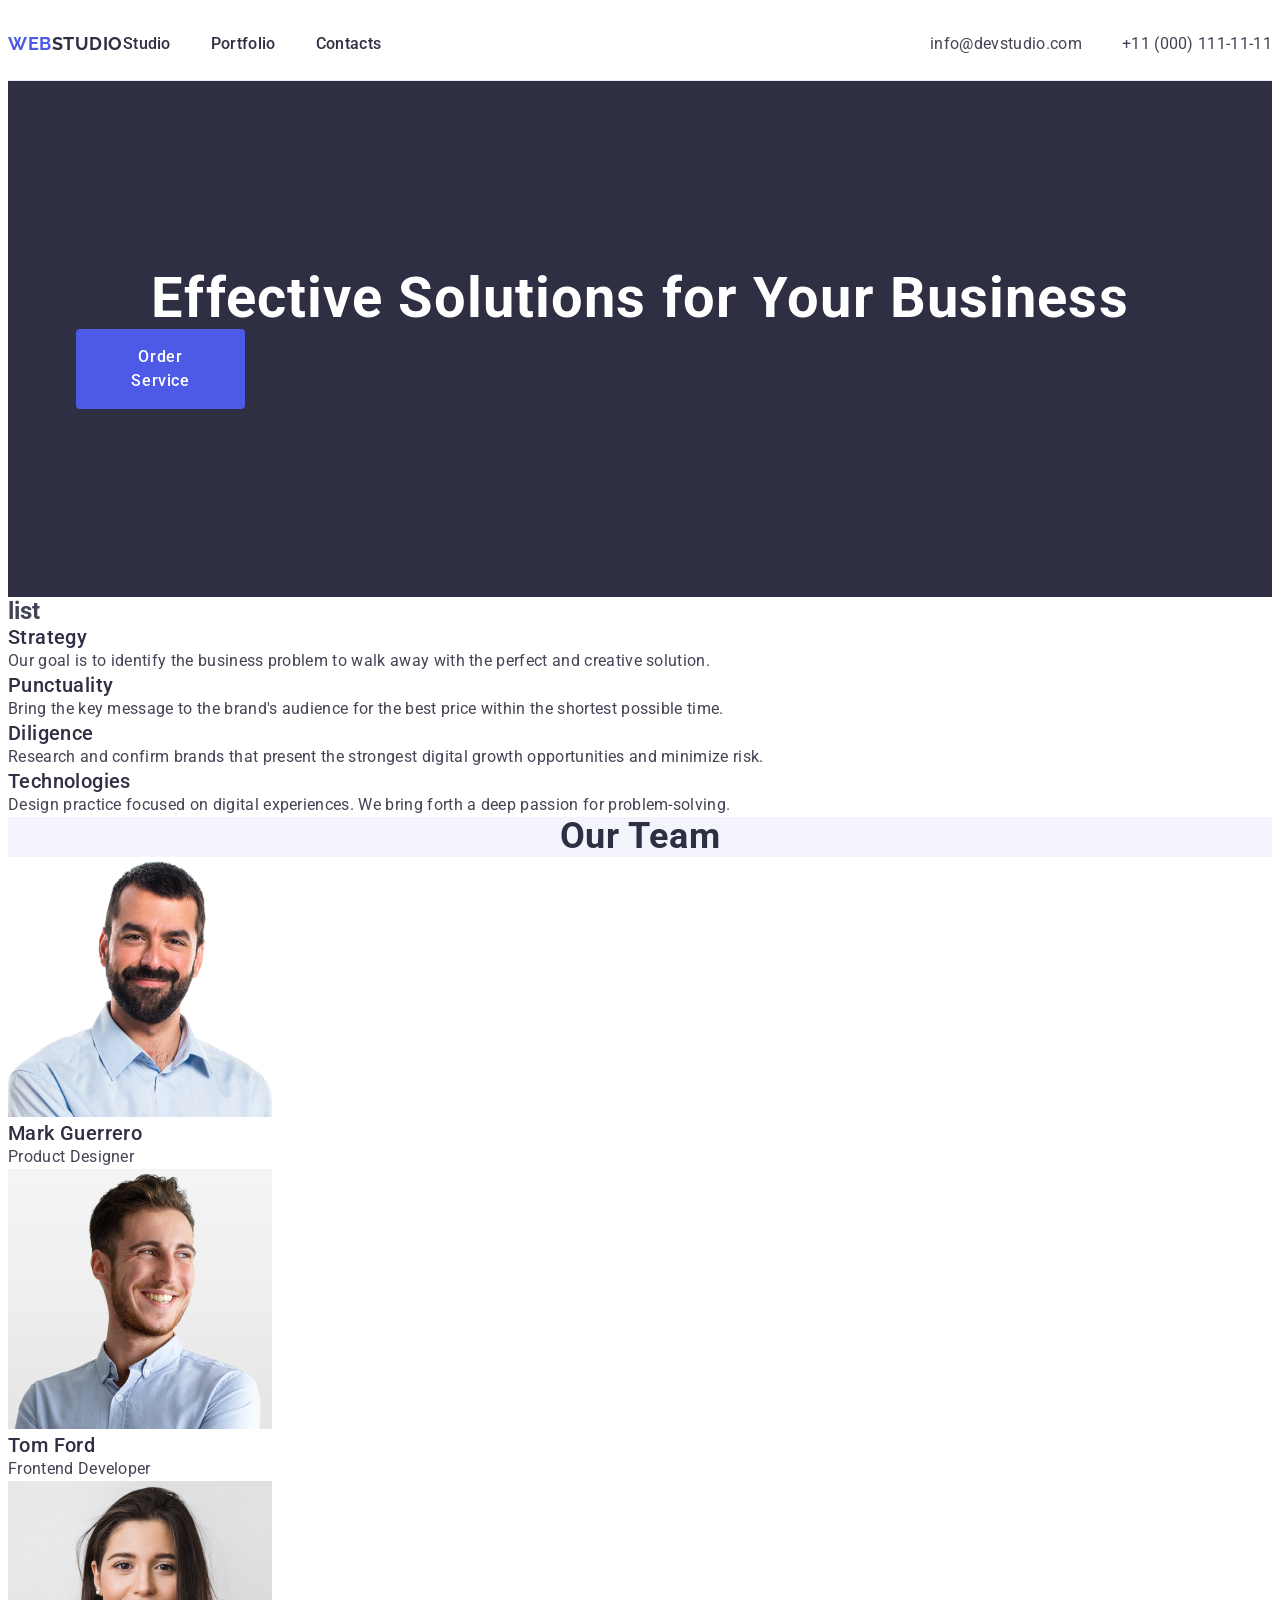
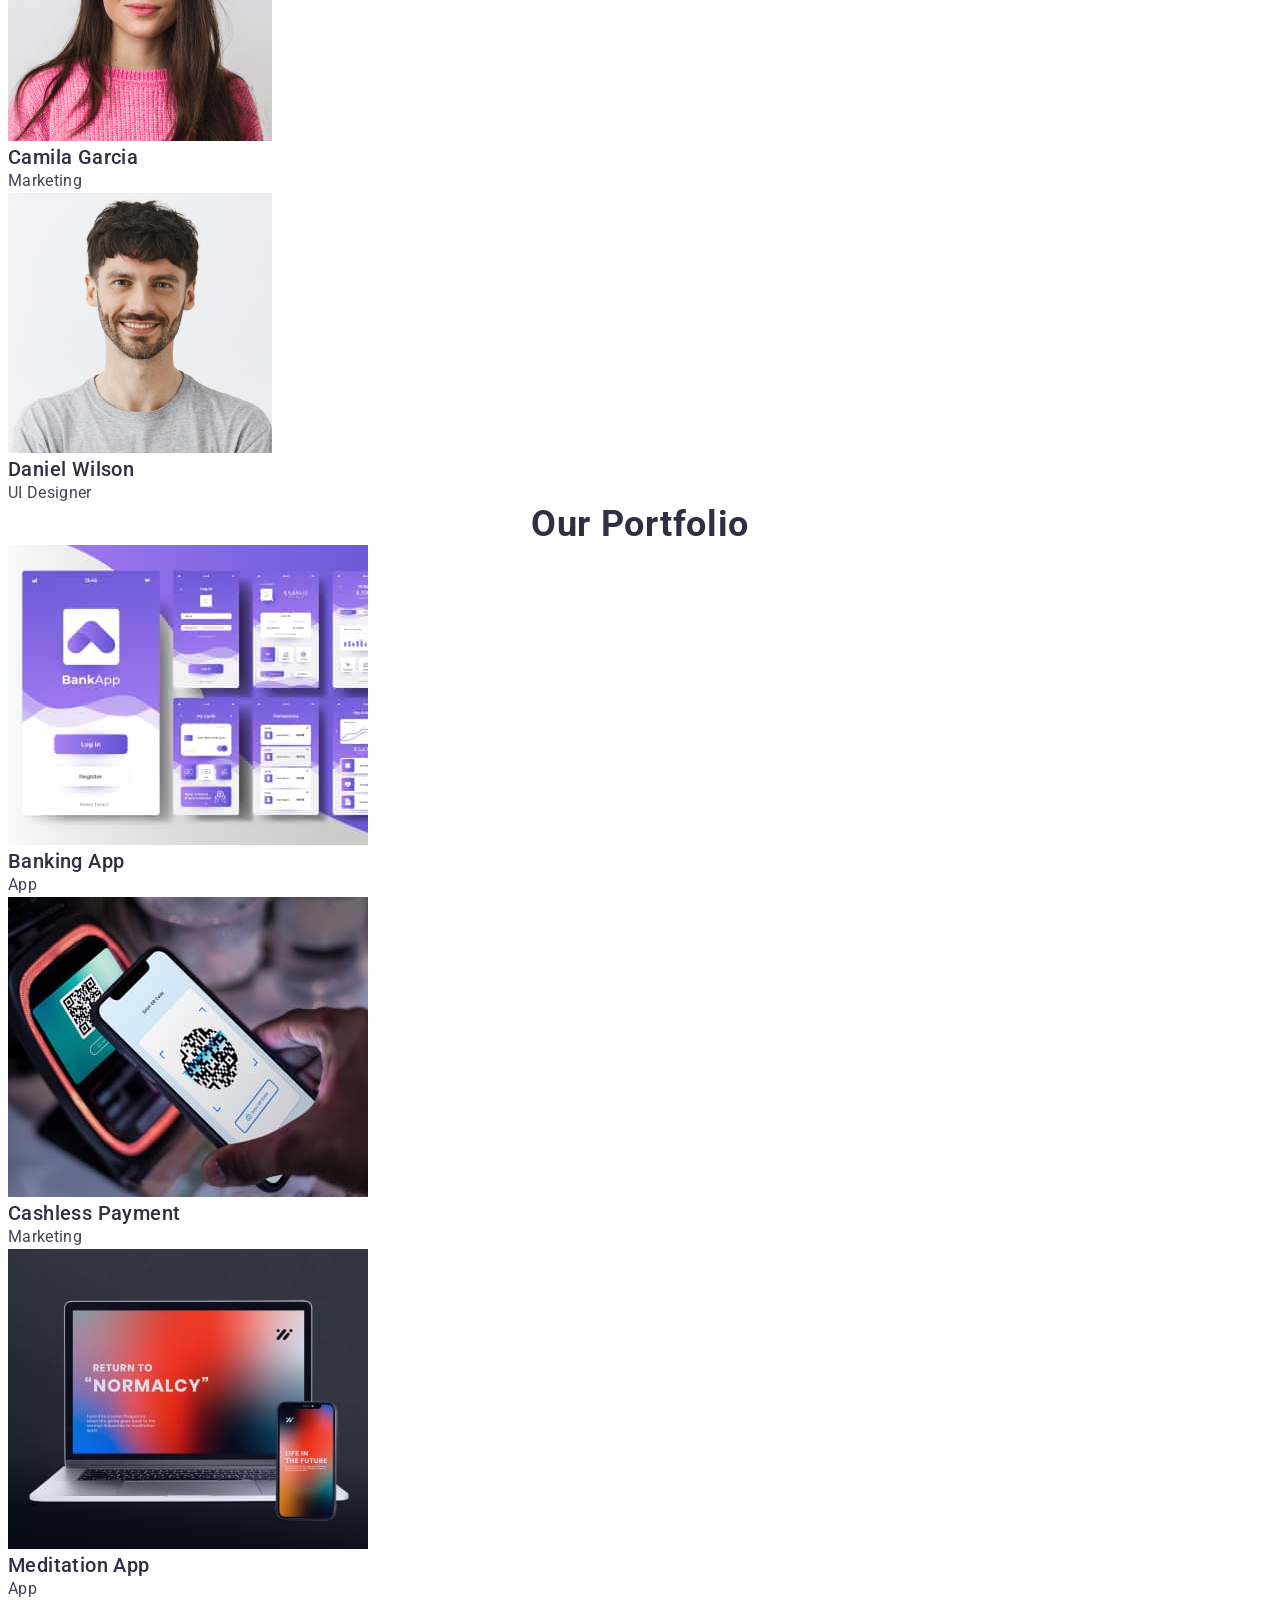
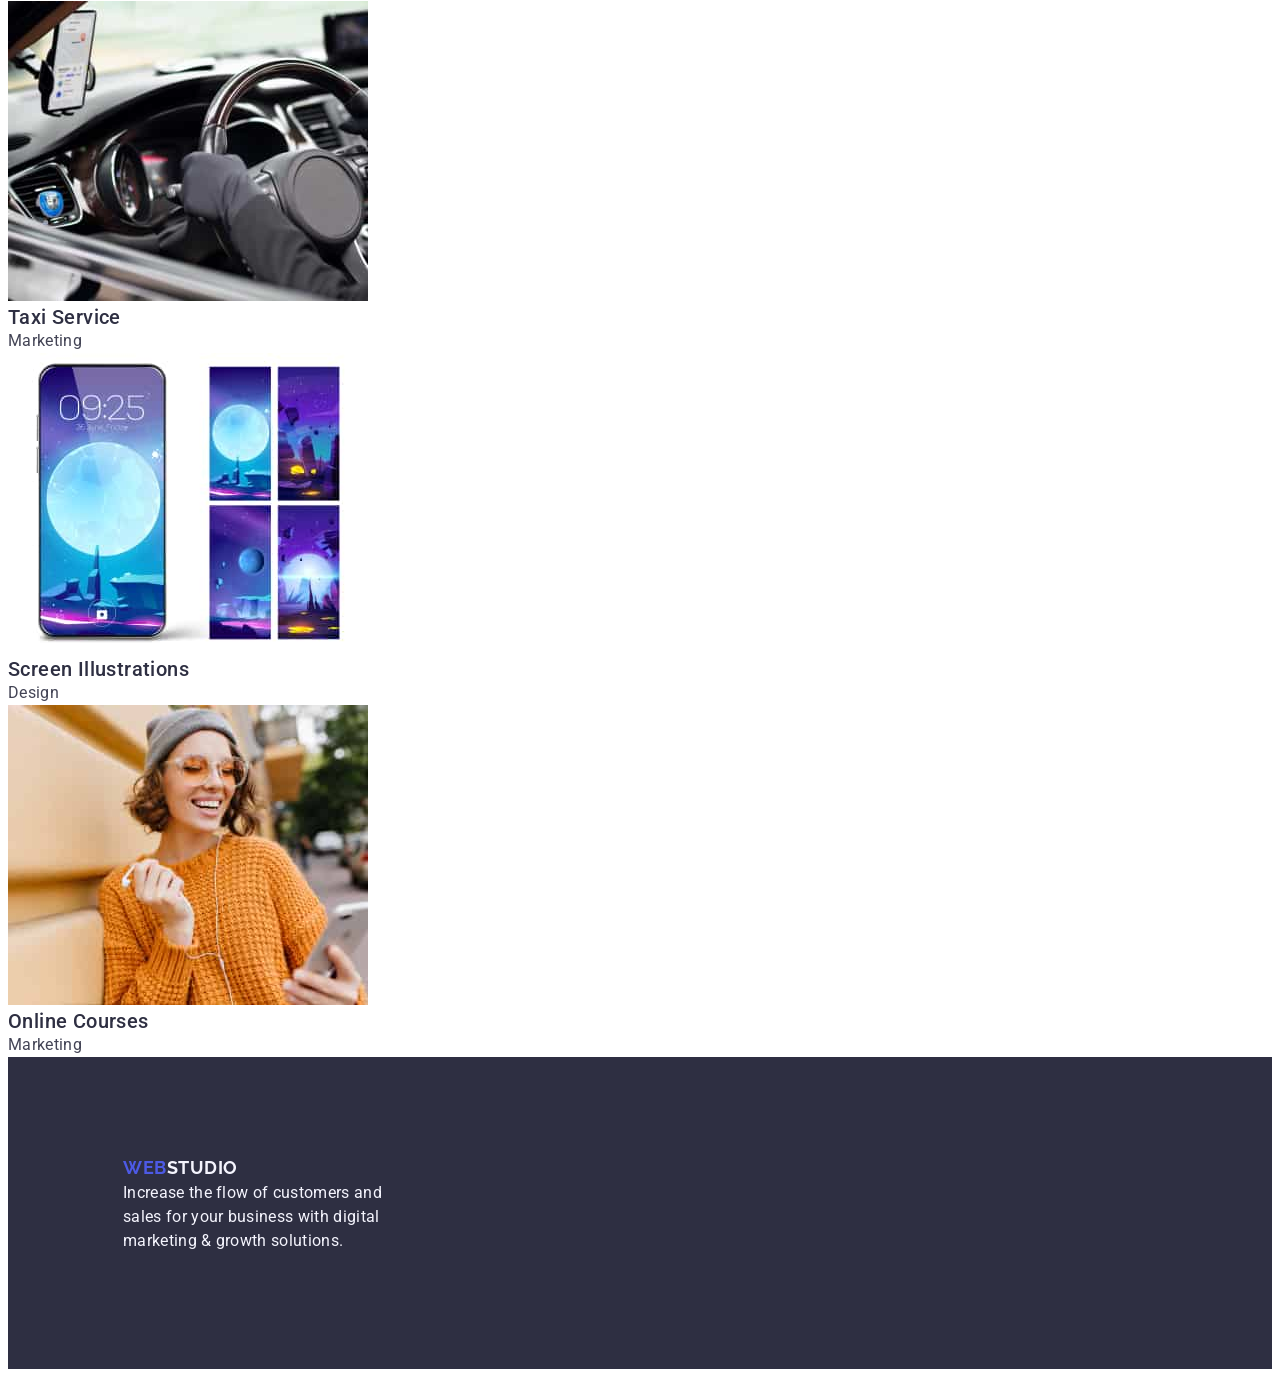
==== index.html @ 631b9efe "footer" ====
<!DOCTYPE html>
<html lang="en">
  <head>
    <meta charset="UTF-8" />
    <meta name="viewport" content="width=device-width, initial-scale=1.0" />
    <link rel="preconnect" href="https://fonts.googleapis.com" />
    <link rel="preconnect" href="https://fonts.gstatic.com" crossorigin />
    <link
      href="https://fonts.googleapis.com/css2?family=Raleway:wght@800&family=Roboto:wght@400;500;700;900&display=swap"
      rel="stylesheet"
    />
    <link
      rel="stylesheet"
      href="node_modules/modern-normalize/modern-normalize.css"
    />
    <link rel="stylesheet" href="css/styles.css" />
    <title>Main Page</title>
  </head>
  <body>
    <header class="header-box">
      <div class="header-container">
      <nav class="navigation">
        <a class="logo" href="./index.html"
          >Web<span class="logo-dark">Studio</span></a
        >
        <ul class="navigation-list">
          <li><a class="navigation-link" href="./index.html">Studio</a></li>
          <li><a class="navigation-link" href="">Portfolio</a></li>
          <li><a class="navigation-link" href="">Contacts</a></li>
        </ul>
      </nav>
      <address class="kontact">
        <ul class="navigation-list">
          <li>
            <a class="kontact-list" href="mailto:info@devstudio.com"
              >info@devstudio.com</a
            >
          </li>
          <li>
            <a class="kontact-list" href="tel:+110001111111"
              >+11 (000) 111-11-11</a
            >
          </li>
        </ul>
      </address>
      </div>
    </header>
    <main>
      <section class="hero">
        <div class="container">
        <h1 class="header-title">Effective Solutions for Your Business</h1>
        <button class="main-button" type="button">Order Service</button>
        </div>
      </section>
      <section>
        <h2>list</h2>
        <ul>
          <li>
            <h3 class="titles">Strategy</h3>
            <p class="text">
              Our goal is to identify the business problem to walk away with the
              perfect and creative solution.
            </p>
          </li>
          <li>
            <h3 class="titles">Punctuality</h3>
            <p class="text">
              Bring the key message to the brand's audience for the best price
              within the shortest possible time.
            </p>
          </li>
          <li>
            <h3 class="titles">Diligence</h3>
            <p class="text">
              Research and confirm brands that present the strongest digital
              growth opportunities and minimize risk.
            </p>
          </li>
          <li>
            <h3 class="titles">Technologies</h3>
            <p class="text">
              Design practice focused on digital experiences. We bring forth a
              deep passion for problem-solving.
            </p>
          </li>
        </ul>
      </section>
      <section class="team">
        <h2 class="header-team">Our Team</h2>
        <ul>
          <li class="team-card">
            <img
              src="./images/img1.jpg"
              alt="boared dude"
              width="264"
              height="260"
            />
            <h3 class="titles">Mark Guerrero</h3>
            <p class="text">Product Designer</p>
          </li>
          <li class="team-card">
            <img
              src="./images/img2.jpg"
              alt="smiling man"
              width="264"
              height="260"
            />
            <h3 class="titles">Tom Ford</h3>
            <p class="text">Frontend Developer</p>
          </li>
          <li class="team-card">
            <img
              src="./images/img3.jpg"
              alt="long-haired brunette"
              width="264"
              height="260"
            />
            <h3 class="titles">Camila Garcia</h3>
            <p class="text">Marketing</p>
          </li>
          <li class="team-card">
            <img
              src="./images/img4.jpg"
              alt="creative man"
              width="264"
              height="260"
            />
            <h3 class="titles">Daniel Wilson</h3>
            <p class="text">UI Designer</p>
          </li>
        </ul>
      </section>
      <section>
        <h2 class="header-team">Our Portfolio</h2>
        <ul>
          <li>
            <img src="./images/img5.jpg" alt="banking app" width="360" />
            <h3 class="titles">Banking App</h3>
            <p class="text">App</p>
          </li>
          <li>
            <img src="./images/img6.jpg" alt="Cashless Payment" width="360" />
            <h3 class="titles">Cashless Payment</h3>
            <p class="text">Marketing</p>
          </li>
          <li>
            <img src="./images/img7.jpg" alt="Meditation App" width="360" />
            <h3 class="titles">Meditation App</h3>
            <p class="text">App</p>
          </li>
          <li>
            <img src="./images/img8.jpg" alt="Taxi Service" width="360" />
            <h3 class="titles">Taxi Service</h3>
            <p class="text">Marketing</p>
          </li>
          <li>
            <img
              src="./images/img9.jpg"
              alt="Screen Illustrations"
              width="360"
            />
            <h3 class="titles">Screen Illustrations</h3>
            <p class="text">Design</p>
          </li>
          <li>
            <img src="./images/img10.jpg" alt="Online Courses" width="360" />
            <h3 class="titles">Online Courses</h3>
            <p class="text">Marketing</p>
          </li>
        </ul>
      </section>
    </main>
    <footer class="footer">
      <div class="container">
      <a class="logo" href="./index.html"
        >Web<span class="logo-bright">Studio</span></a
      >
      <p class="footer-text">
        Increase the flow of customers and sales for your business with digital
        marketing & growth solutions.
      </p>
      </div>
    </footer>
  </body>
</html>
---- css/styles.css ----
*,
*::before,
*::after {
  box-sizing: border-box;
}

:root {
  --font-family: 'Roboto', sans-serif;
  --second-family: 'Raleway', sans-serif;
  --iris: #4d5ae5;
  --ocean: #404bbf;
  --navy-blue: #2e2f42;
  --green: #31d0aa;
  --slate: #434455;
  --light-slate: #8e8f99;
  --cornflower: #e7e9fc;
  --cloud: #f4f4fd;
  --navy-blue-modal: rgba(46, 47, 66, 0.4);
  --grey: rgba(46, 47, 66, 0.7);
  --white: #ffffff;
  --dairy: #fcfcfc;
}
body {
  font-family: 'Roboto', sans-serif;
  background-color: var(--white);
  color: var(--slate);
}

h1,
h2,
h3,
h4,
h5,
h6,
p {
  margin: 0;
}

.container {
  width: 1158px;
  margin: 0 auto;
  padding: 0 15px;
}

.visually-hidden {
  position: absolute;
  width: 1px;
  height: 1px;
  margin: -1px;
  border: 0;
  padding: 0;
  white-space: nowrap;
  clip-path: inset(100%);
  clip: rect(0 0 0 0);
  overflow: hidden;
}

ul {
  list-style-type: none;
  margin: 0;
  padding-left: 0;
}
.logo {
  font-family: var(--second-family);
  font-weight: 700;
  font-size: 18px;
  line-height: 117%;
  letter-spacing: 0.03em;
  text-transform: uppercase;
  color: var(--iris);
  text-decoration: none;
}
.logo-dark {
  color: var(--navy-blue);
}
.header-box {
  border-bottom: 1px solid var(--cornflower);
}

.header-container {
  display: flex;
  align-items: center;
  justify-content: space-between;
}
.navigation {
  display: flex;
  align-items: center;
  justify-content: space-between;
}
.navigation-list {
  display: flex;
  gap: 40px;
  padding: 24px 0;
}

.navigation-link {
  font-weight: 500;
  line-height: 1.5;
  letter-spacing: 0.02em;
  color: var(--navy-blue);
  text-decoration: none;
}
.navigation-link:hover {
  color: var(--ocean);
}
.navigation-link:focus {
  color: var(--ocean);
}
.kontact {
  font-style: normal;
}
.kontact-list {
  font-size: 16px;
  line-height: 1.5;
  letter-spacing: 0.02em;
  color: var(--slate);
  text-decoration: none;
}
.kontact-list:hover {
  color: var(--ocean);
}
.kontact-list:focus {
  color: var(--ocean);
}

.hero {
  background-color: var(--navy-blue);
  text-align: center;
  padding: 188px 0;
}
.header-title {
  font-size: 56px;
  line-height: 1.07;
  letter-spacing: 0.02em;
  text-align: center;
  font-weight: 700;
  color: var(--white);
}
.main-button {
  background-color: var(--iris);
  font-family: 'Roboto', sans-serif;
  font-weight: 500;
  font-size: 16px;
  line-height: 1.5;
  letter-spacing: 0.04em;
  color: var(--white);
  cursor: pointer;
  display: block;
  border-radius: 4px;
  border: none;
  padding: 16px 32px;
  width: 169px;
  margin: o auto;
  /* height: 56px; */
}
.main-button:hover {
  background-color: var(--ocean);
}
.main-button:focus {
  background-color: var(--ocean);
}
.main-button:focus {
  color: var(--ocean);
}
.titles {
  font-family: 'Roboto', sans-serif;
  font-weight: 500;
  font-size: 20px;
  line-height: 1.2;
  letter-spacing: 0.02em;
  color: var(--navy-blue);
}
.text {
  line-height: 1.5;
  letter-spacing: 0.02em;
  color: var(--slate);
}
.team {
  background-color: var(--cloud);
}
.header-team {
  font-family: 'Roboto', sans-serif;
  font-weight: 700;
  font-size: 36px;
  line-height: 1.11;
  letter-spacing: 0.02em;
  text-transform: capitalize;
  text-align: center;
  color: var(--navy-blue);
}
.team-card {
  background-color: var(--white);
}
.footer {
  background: var(--navy-blue);
  color: var(--cloud);
  line-height: 1.5;
  letter-spacing: 0.02em;
  height: 312px;
  padding: 100px;
}
.footer-text {
  /* line-height: 1.5;
  letter-spacing: 0.02em; */
  color: var(--cloud);
  display: block;
  flex-wrap: wrap;
  width: 264px;
}
.logo-bright {
  color: var(--cloud);
}
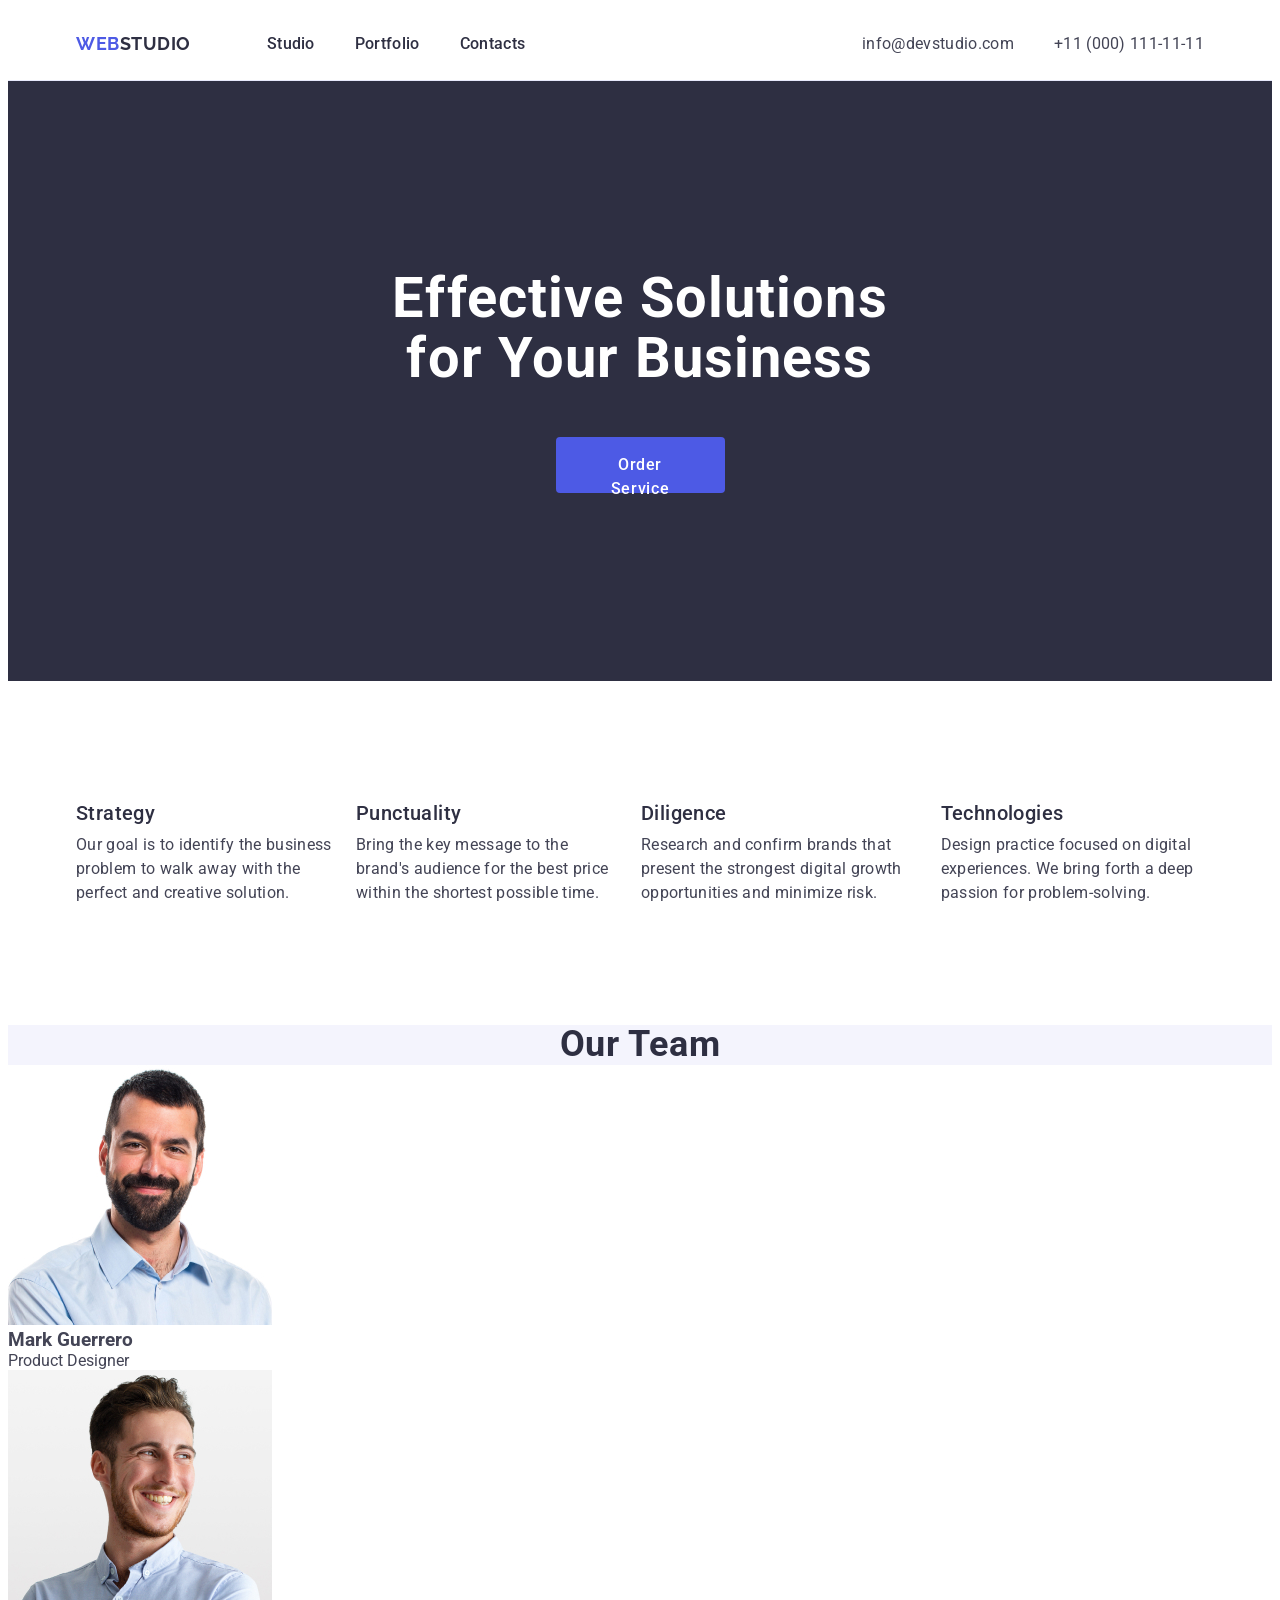
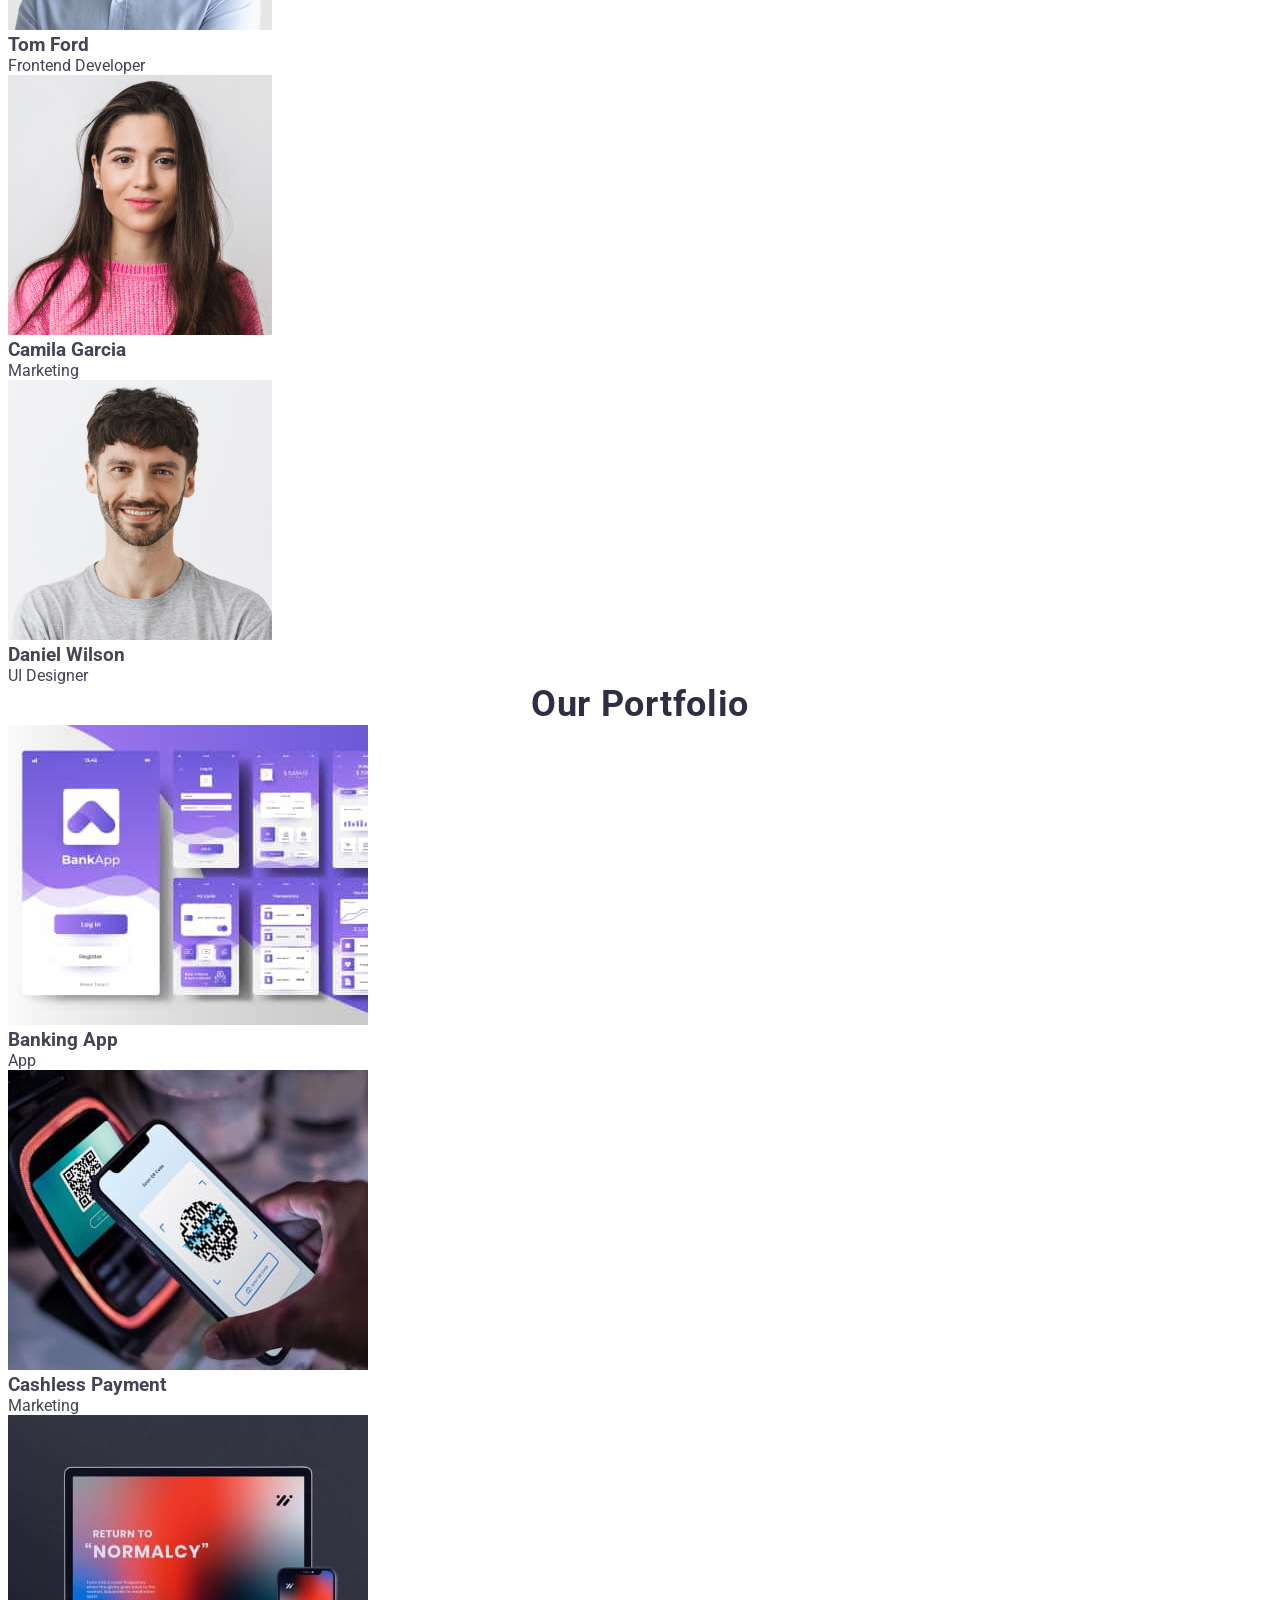
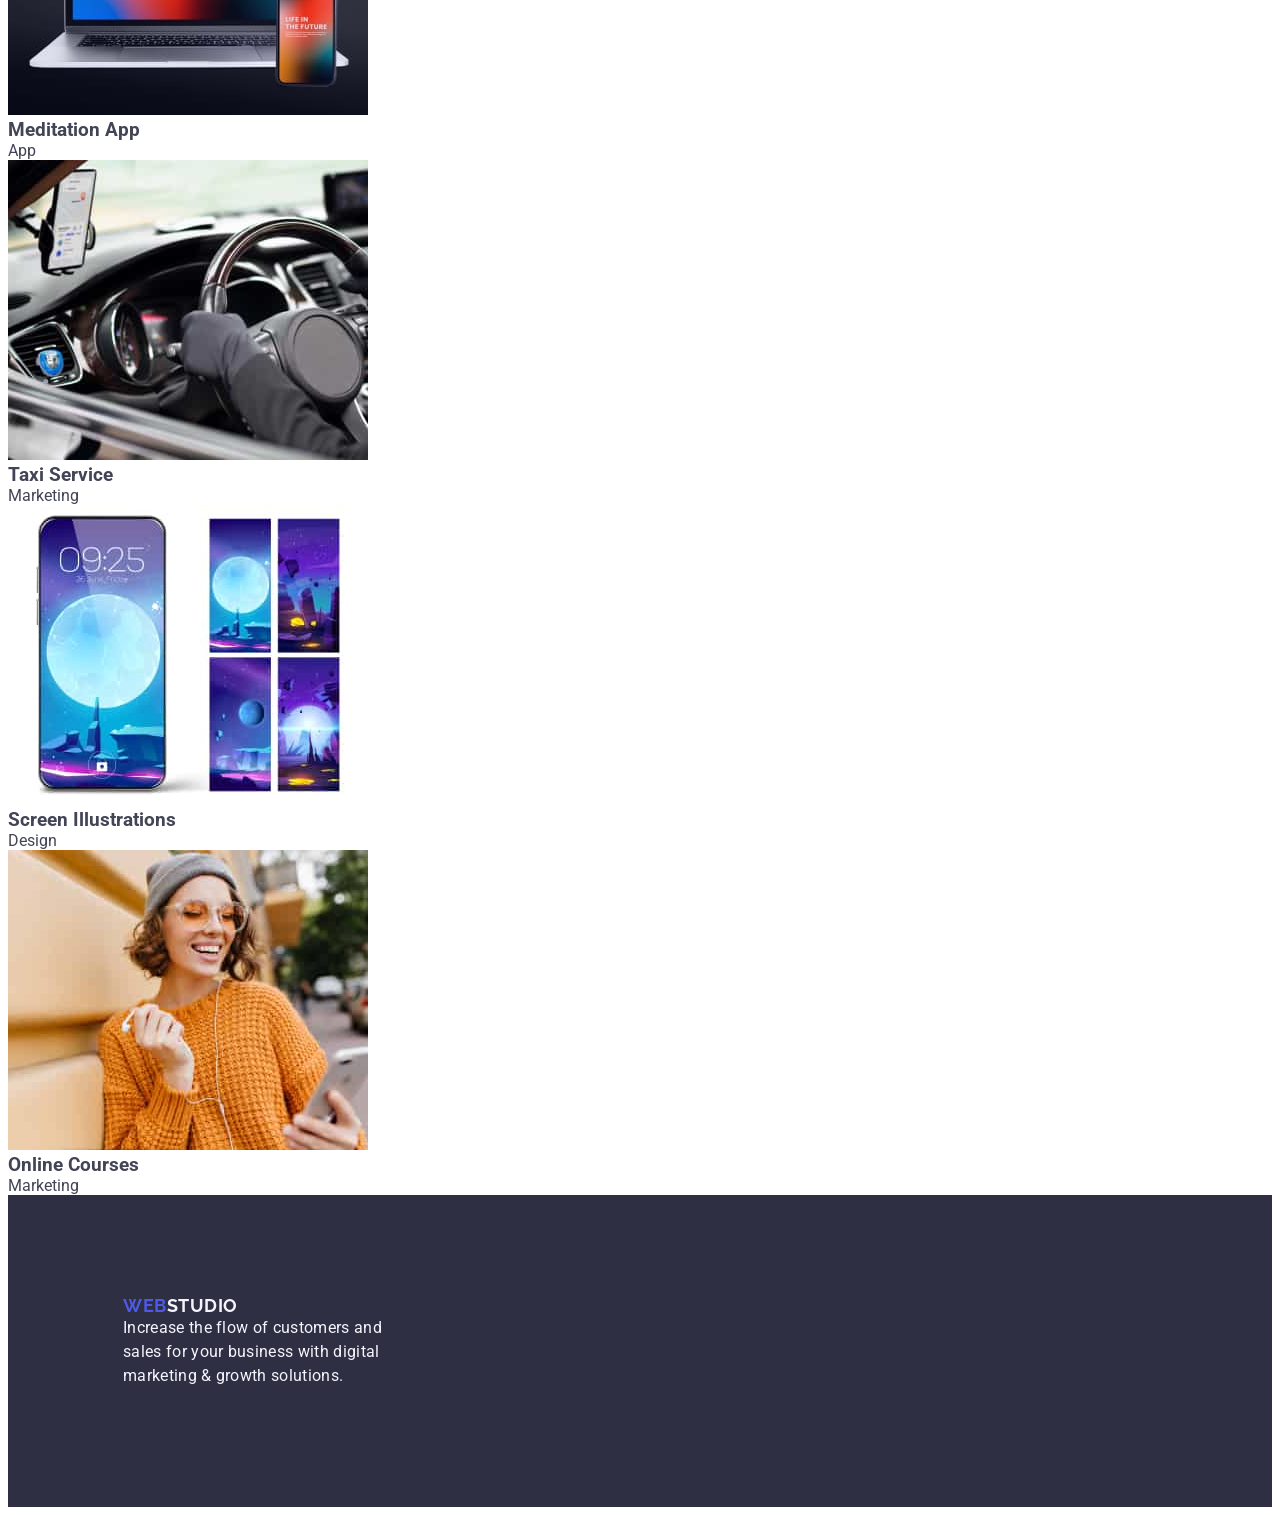
==== commit 2fbbe91c: "column" ====
--- a/index.html
+++ b/index.html
@@ -18,72 +18,74 @@
   </head>
   <body>
     <header class="header-box">
-      <div class="header-container">
-      <nav class="navigation">
-        <a class="logo" href="./index.html"
-          >Web<span class="logo-dark">Studio</span></a
-        >
-        <ul class="navigation-list">
-          <li><a class="navigation-link" href="./index.html">Studio</a></li>
-          <li><a class="navigation-link" href="">Portfolio</a></li>
-          <li><a class="navigation-link" href="">Contacts</a></li>
-        </ul>
-      </nav>
-      <address class="kontact">
-        <ul class="navigation-list">
-          <li>
-            <a class="kontact-list" href="mailto:info@devstudio.com"
-              >info@devstudio.com</a
-            >
-          </li>
-          <li>
-            <a class="kontact-list" href="tel:+110001111111"
-              >+11 (000) 111-11-11</a
-            >
-          </li>
-        </ul>
-      </address>
+      <div class="header-container container">
+        <nav class="navigation">
+          <a class="logo" href="./index.html"
+            >Web<span class="logo-dark">Studio</span></a
+          >
+          <ul class="navigation-list">
+            <li><a class="navigation-link" href="./index.html">Studio</a></li>
+            <li><a class="navigation-link" href="">Portfolio</a></li>
+            <li><a class="navigation-link" href="">Contacts</a></li>
+          </ul>
+        </nav>
+        <address class="kontact">
+          <ul class="navigation-list">
+            <li>
+              <a class="kontact-list" href="mailto:info@devstudio.com"
+                >info@devstudio.com</a
+              >
+            </li>
+            <li>
+              <a class="kontact-list" href="tel:+110001111111"
+                >+11 (000) 111-11-11</a
+              >
+            </li>
+          </ul>
+        </address>
       </div>
     </header>
     <main>
       <section class="hero">
         <div class="container">
-        <h1 class="header-title">Effective Solutions for Your Business</h1>
-        <button class="main-button" type="button">Order Service</button>
+          <h1 class="header-title">Effective Solutions for Your Business</h1>
+          <button class="main-button" type="button">Order Service</button>
         </div>
       </section>
-      <section>
-        <h2>list</h2>
-        <ul>
-          <li>
-            <h3 class="titles">Strategy</h3>
-            <p class="text">
-              Our goal is to identify the business problem to walk away with the
-              perfect and creative solution.
-            </p>
-          </li>
-          <li>
-            <h3 class="titles">Punctuality</h3>
-            <p class="text">
-              Bring the key message to the brand's audience for the best price
-              within the shortest possible time.
-            </p>
-          </li>
-          <li>
-            <h3 class="titles">Diligence</h3>
-            <p class="text">
-              Research and confirm brands that present the strongest digital
-              growth opportunities and minimize risk.
-            </p>
-          </li>
-          <li>
-            <h3 class="titles">Technologies</h3>
-            <p class="text">
-              Design practice focused on digital experiences. We bring forth a
-              deep passion for problem-solving.
-            </p>
-          </li>
-        </ul>
+      <section class="column-box">
+        <div class="container">
+          <h2 class="visually-hidden">list</h2>
+          <ul class="column-list">
+            <li>
+              <h3 class="column-items">Strategy</h3>
+              <p class="column-text">
+                Our goal is to identify the business problem to walk away with
+                the perfect and creative solution.
+              </p>
+            </li>
+            <li>
+              <h3 class="column-items">Punctuality</h3>
+              <p class="column-text">
+                Bring the key message to the brand's audience for the best price
+                within the shortest possible time.
+              </p>
+            </li>
+            <li>
+              <h3 class="column-items">Diligence</h3>
+              <p class="column-text">
+                Research and confirm brands that present the strongest digital
+                growth opportunities and minimize risk.
+              </p>
+            </li>
+            <li>
+              <h3 class="column-items">Technologies</h3>
+              <p class="column-text">
+                Design practice focused on digital experiences. We bring forth a
+                deep passion for problem-solving.
+              </p>
+            </li>
+          </ul>
+        </div>
       </section>
       <section class="team">
         <h2 class="header-team">Our Team</h2>
@@ -172,14 +174,14 @@
     </main>
     <footer class="footer">
       <div class="container">
-      <a class="logo" href="./index.html"
-        >Web<span class="logo-bright">Studio</span></a
-      >
-      <p class="footer-text">
-        Increase the flow of customers and sales for your business with digital
-        marketing & growth solutions.
-      </p>
+        <a class="logo" href="./index.html"
+          >Web<span class="logo-bright">Studio</span></a
+        >
+        <p class="footer-text">
+          Increase the flow of customers and sales for your business with
+          digital marketing & growth solutions.
+        </p>
       </div>
     </footer>
   </body>
-</html>+</html>
--- a/css/styles.css
+++ b/css/styles.css
@@ -41,7 +41,6 @@
   margin: 0 auto;
   padding: 0 15px;
 }
-
 .visually-hidden {
   position: absolute;
   width: 1px;
@@ -69,6 +68,8 @@
   text-transform: uppercase;
   color: var(--iris);
   text-decoration: none;
+  display: flex;
+  margin-right: 76px;
 }
 .logo-dark {
   color: var(--navy-blue);
@@ -89,8 +90,8 @@
 }
 .navigation-list {
   display: flex;
+  padding: 24px 0;
   gap: 40px;
-  padding: 24px 0;
 }
 
 .navigation-link {
@@ -132,9 +133,11 @@
   font-size: 56px;
   line-height: 1.07;
   letter-spacing: 0.02em;
-  text-align: center;
   font-weight: 700;
   color: var(--white);
+  max-width: 496px;
+  margin: 0 auto;
+  margin-bottom: 48px;
 }
 .main-button {
   background-color: var(--iris);
@@ -150,8 +153,8 @@
   border: none;
   padding: 16px 32px;
   width: 169px;
-  margin: o auto;
-  /* height: 56px; */
+  margin: 0 auto;
+  height: 56px;
 }
 .main-button:hover {
   background-color: var(--ocean);
@@ -162,18 +165,30 @@
 .main-button:focus {
   color: var(--ocean);
 }
-.titles {
+
+.column-box {
+  padding: 120px 0;
+  /* zastanowić się nad tą sekcją */
+}
+.column-list {
+  display: flex;
+  gap: 24px;
+}
+
+.column-items {
   font-family: 'Roboto', sans-serif;
   font-weight: 500;
   font-size: 20px;
   line-height: 1.2;
   letter-spacing: 0.02em;
   color: var(--navy-blue);
-}
-.text {
+  margin-bottom: 8px;
+}
+.column-text {
   line-height: 1.5;
   letter-spacing: 0.02em;
   color: var(--slate);
+  /* width: calc(100%-72px) /4; */
 }
 .team {
   background-color: var(--cloud);
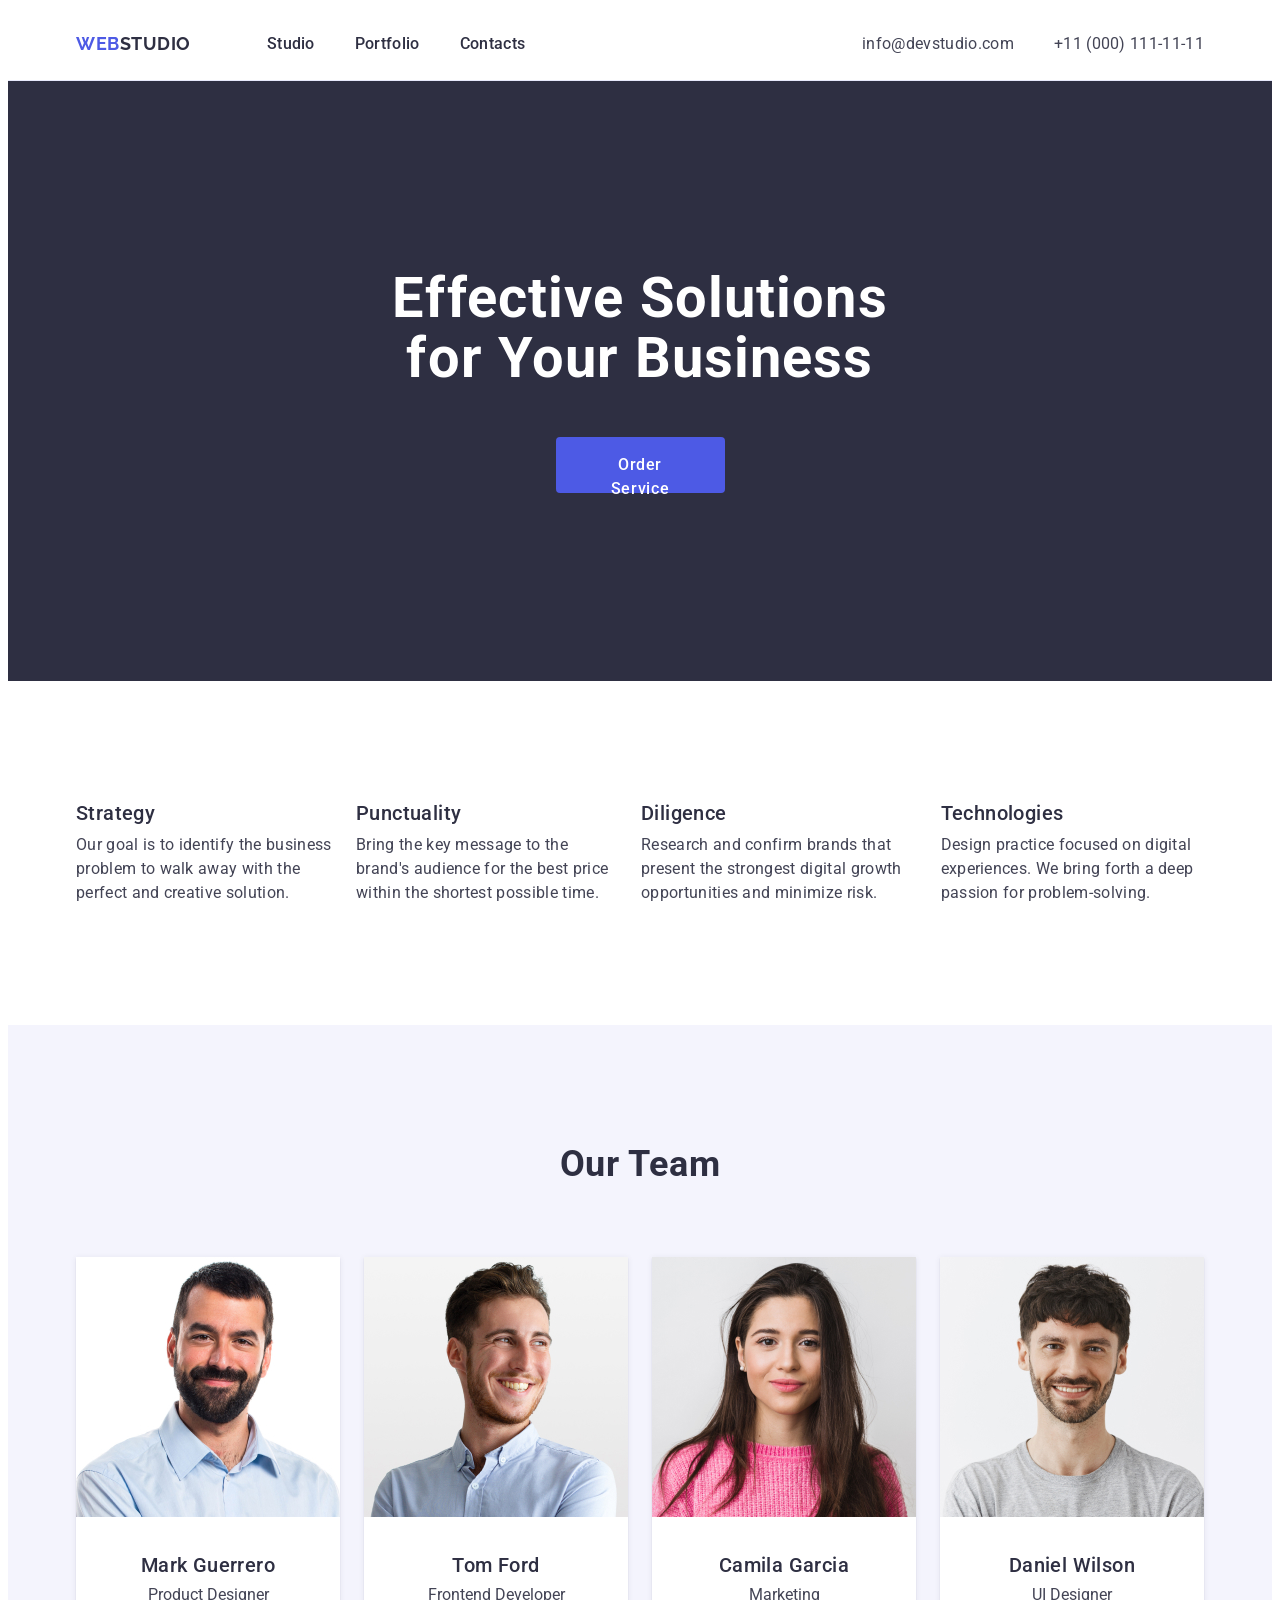
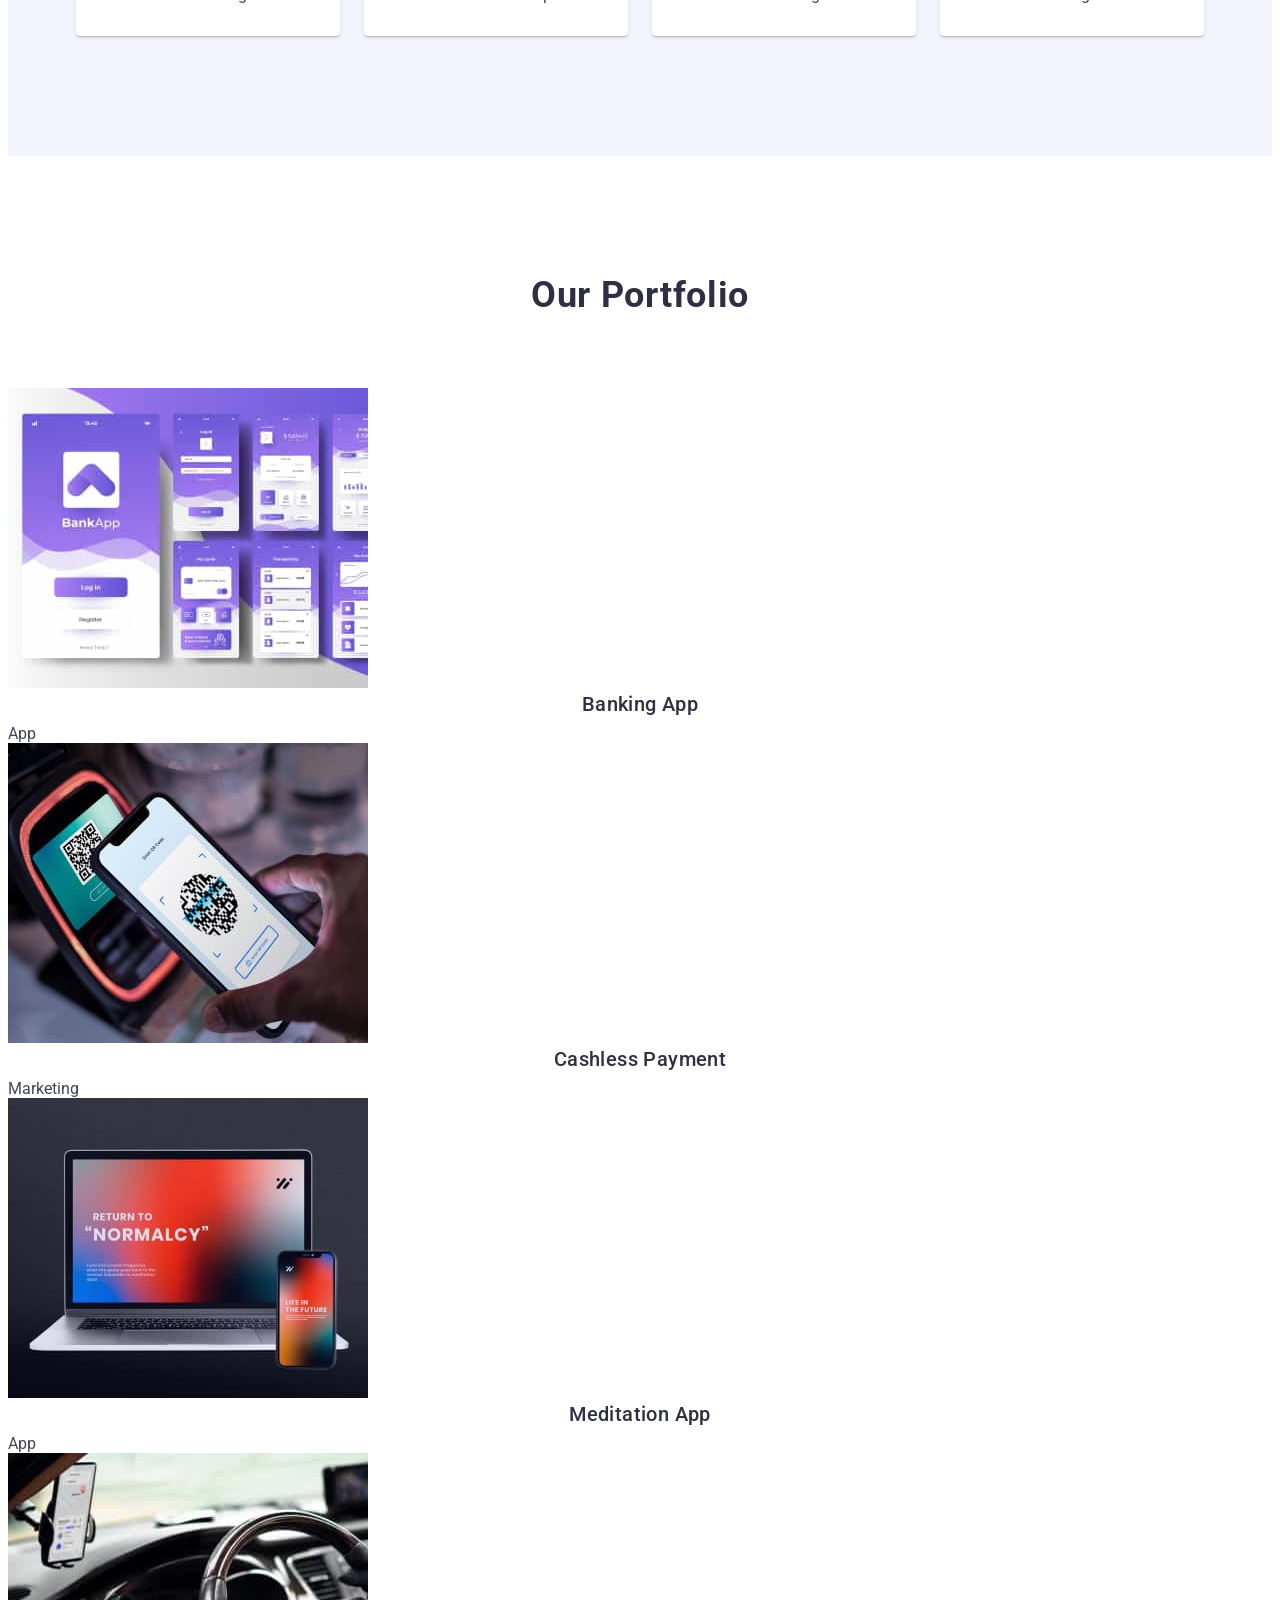
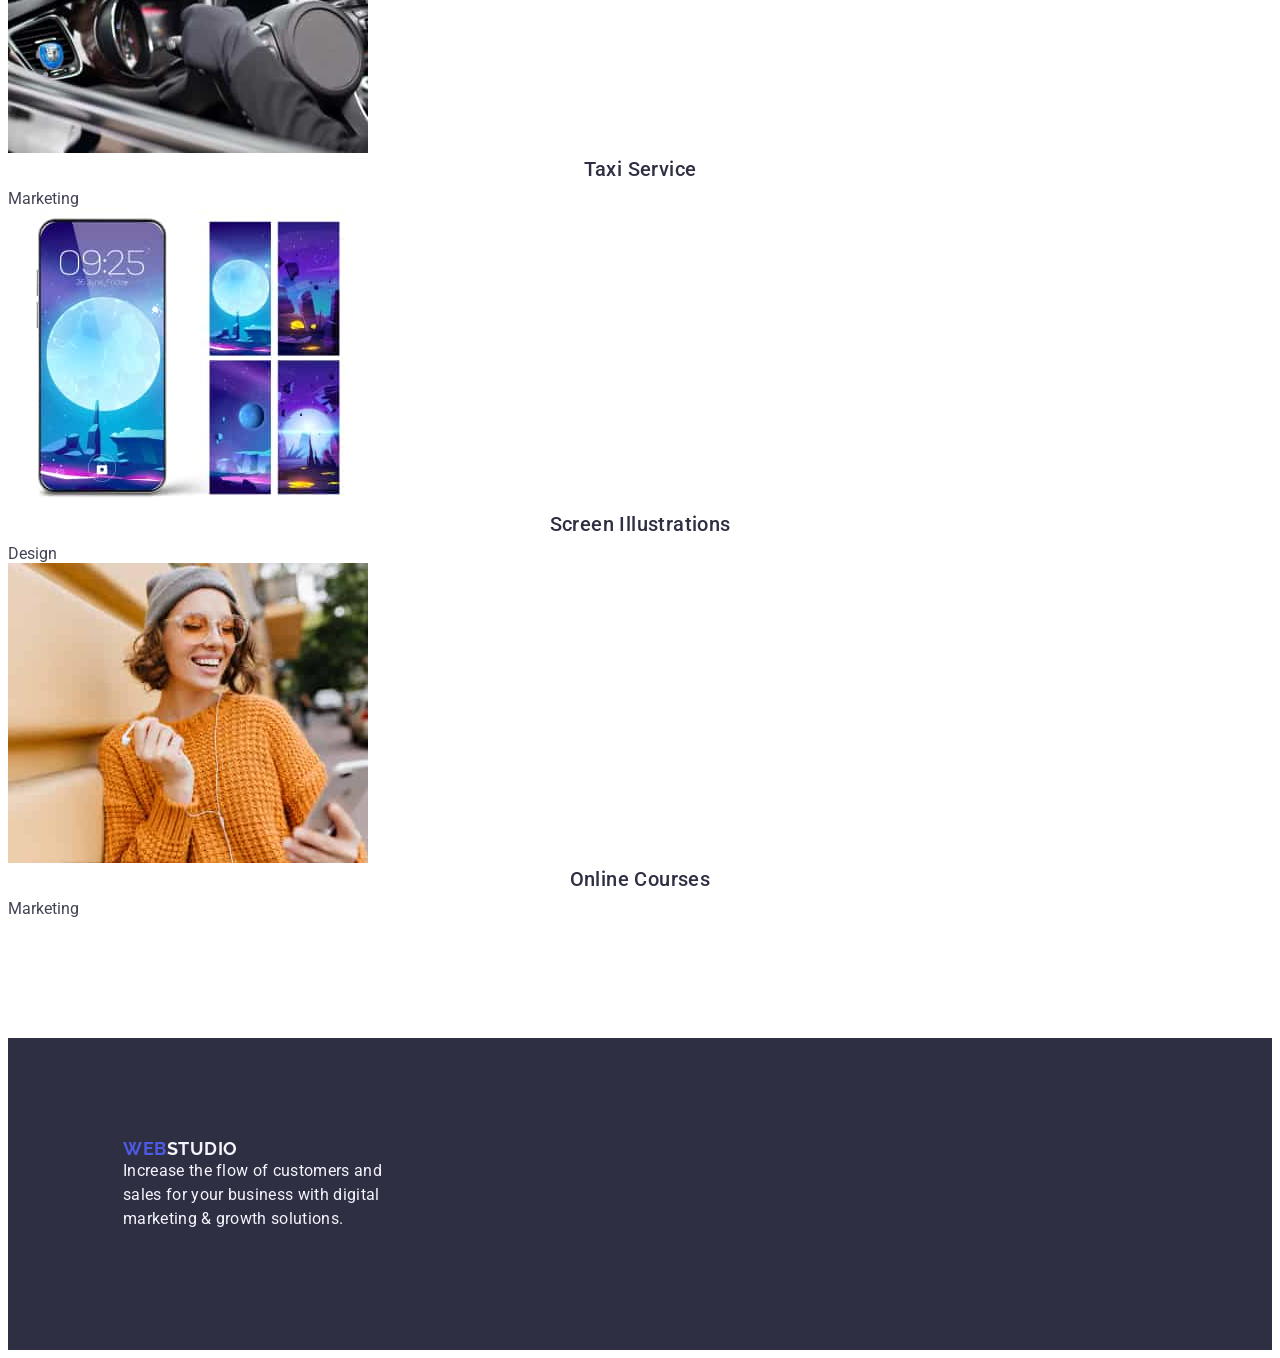
==== commit 76c3851e: "our teams" ====
--- a/index.html
+++ b/index.html
@@ -52,7 +52,7 @@
           <button class="main-button" type="button">Order Service</button>
         </div>
       </section>
-      <section class="column-box">
+      <section>
         <div class="container">
           <h2 class="visually-hidden">list</h2>
           <ul class="column-list">
@@ -88,8 +88,9 @@
         </div>
       </section>
       <section class="team">
+        <div class="container">
         <h2 class="header-team">Our Team</h2>
-        <ul>
+        <ul class="team-list">
           <li class="team-card">
             <img
               src="./images/img1.jpg"
@@ -97,8 +98,10 @@
               width="264"
               height="260"
             />
+            <div class="card-caption">
             <h3 class="titles">Mark Guerrero</h3>
             <p class="text">Product Designer</p>
+            </div>
           </li>
           <li class="team-card">
             <img
@@ -107,8 +110,10 @@
               width="264"
               height="260"
             />
+            <div class="card-caption">
             <h3 class="titles">Tom Ford</h3>
             <p class="text">Frontend Developer</p>
+            </div>
           </li>
           <li class="team-card">
             <img
@@ -117,8 +122,10 @@
               width="264"
               height="260"
             />
+            <div class="card-caption">
             <h3 class="titles">Camila Garcia</h3>
             <p class="text">Marketing</p>
+            </div>
           </li>
           <li class="team-card">
             <img
@@ -127,10 +134,13 @@
               width="264"
               height="260"
             />
+            <div class="card-caption">
             <h3 class="titles">Daniel Wilson</h3>
             <p class="text">UI Designer</p>
+            </div>
           </li>
         </ul>
+        </div>
       </section>
       <section>
         <h2 class="header-team">Our Portfolio</h2>
--- a/css/styles.css
+++ b/css/styles.css
@@ -166,9 +166,9 @@
   color: var(--ocean);
 }
 
-.column-box {
-  padding: 120px 0;
-  /* zastanowić się nad tą sekcją */
+section {
+  padding-top: 120px;
+  padding-bottom: 120px;
 }
 .column-list {
   display: flex;
@@ -188,7 +188,7 @@
   line-height: 1.5;
   letter-spacing: 0.02em;
   color: var(--slate);
-  /* width: calc(100%-72px) /4; */
+  width: calc(100% - 72px) /4;
 }
 .team {
   background-color: var(--cloud);
@@ -202,10 +202,36 @@
   text-transform: capitalize;
   text-align: center;
   color: var(--navy-blue);
+  margin-bottom: 72px;
+}
+.team-list {
+  display: flex;
+  gap: 24px;
+  flex-wrap: wrap;
+
 }
 .team-card {
   background-color: var(--white);
-}
+  border-radius: 0 0 4px 4px;
+  text-align: center;
+  box-shadow: 0 2px 1px 0 rgba(46, 47, 66, 0.08),
+    0 1px 1px 0 rgba(46, 47, 66, 0.16), 0 1px 6px 0 rgba(46, 47, 66, 0.08);
+}
+.card-caption {
+ padding: 32px 0;
+ }
+.titles {
+font-weight: 500;
+font-size: 20px;
+line-height: 1.2;
+letter-spacing: 0.02em;
+text-align: center;
+color: var(--navy-blue);
+margin-bottom: 8px;
+}
+
+
+
 .footer {
   background: var(--navy-blue);
   color: var(--cloud);
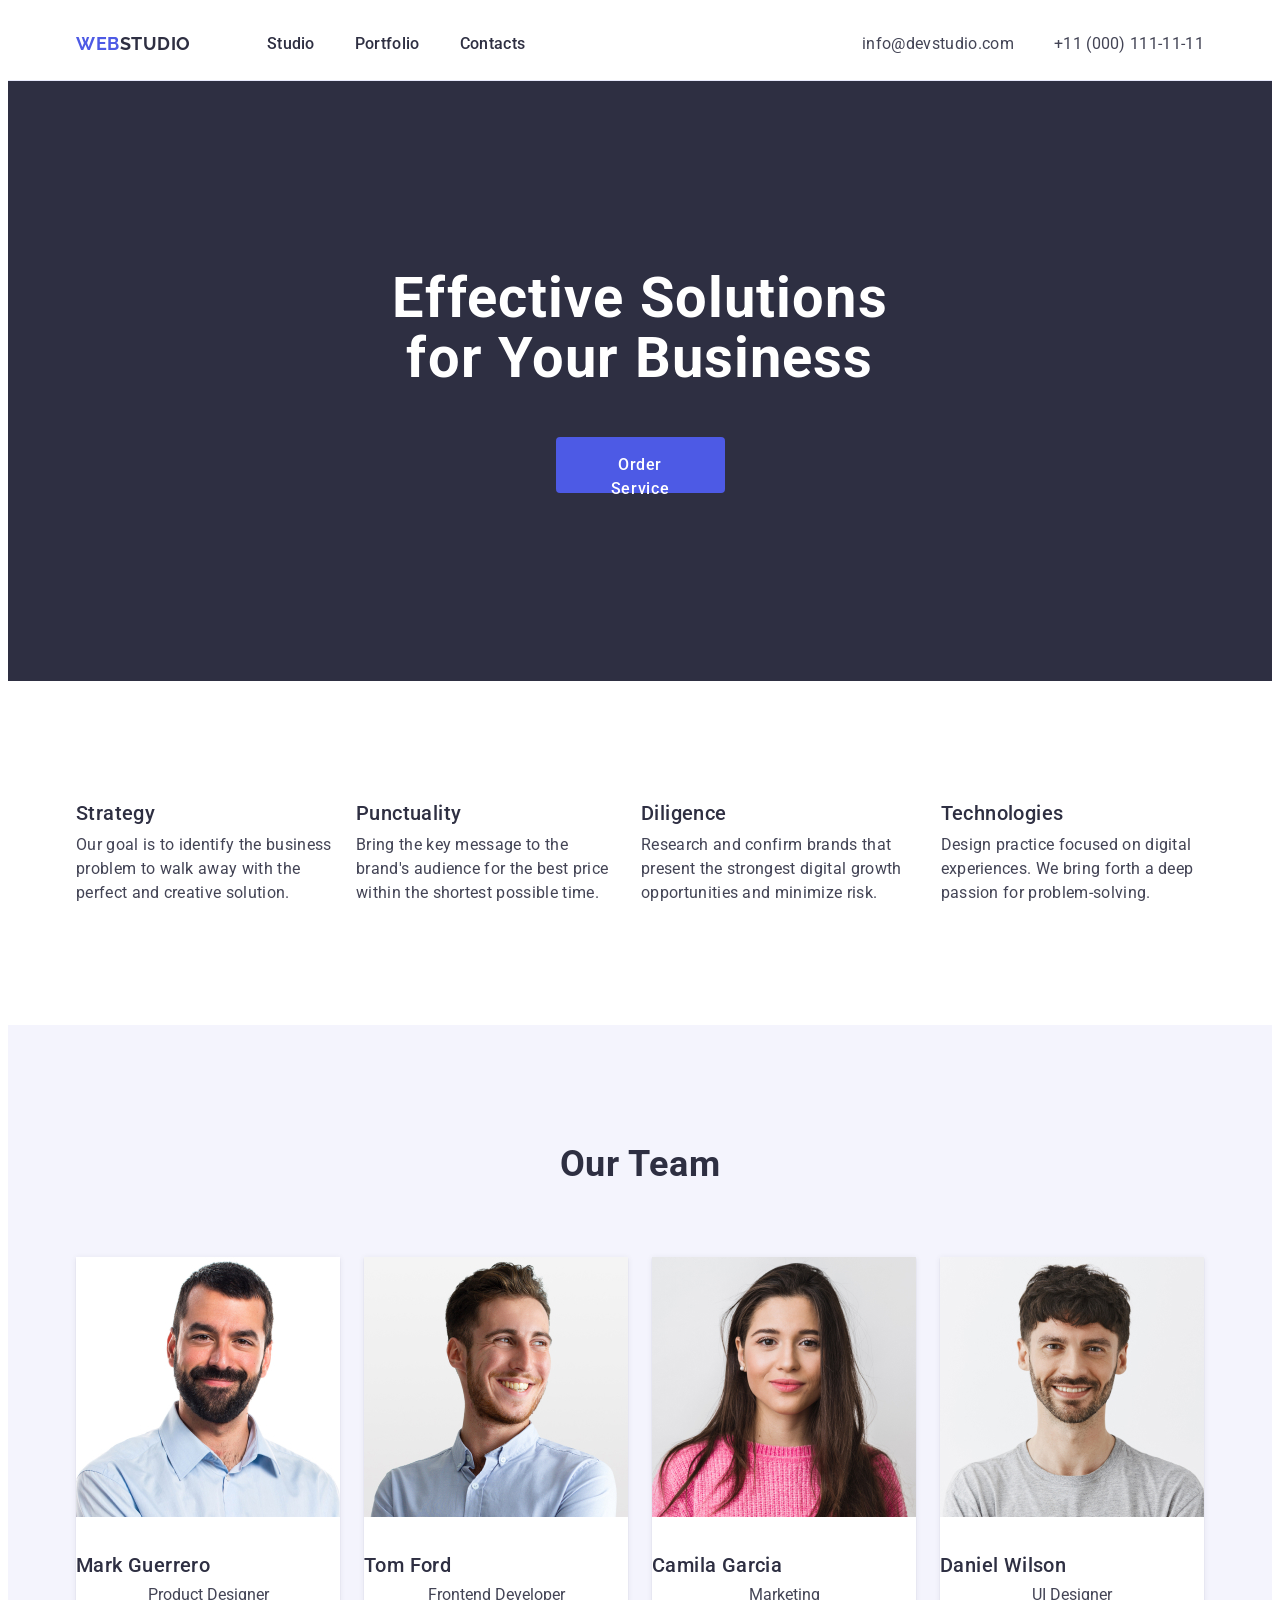
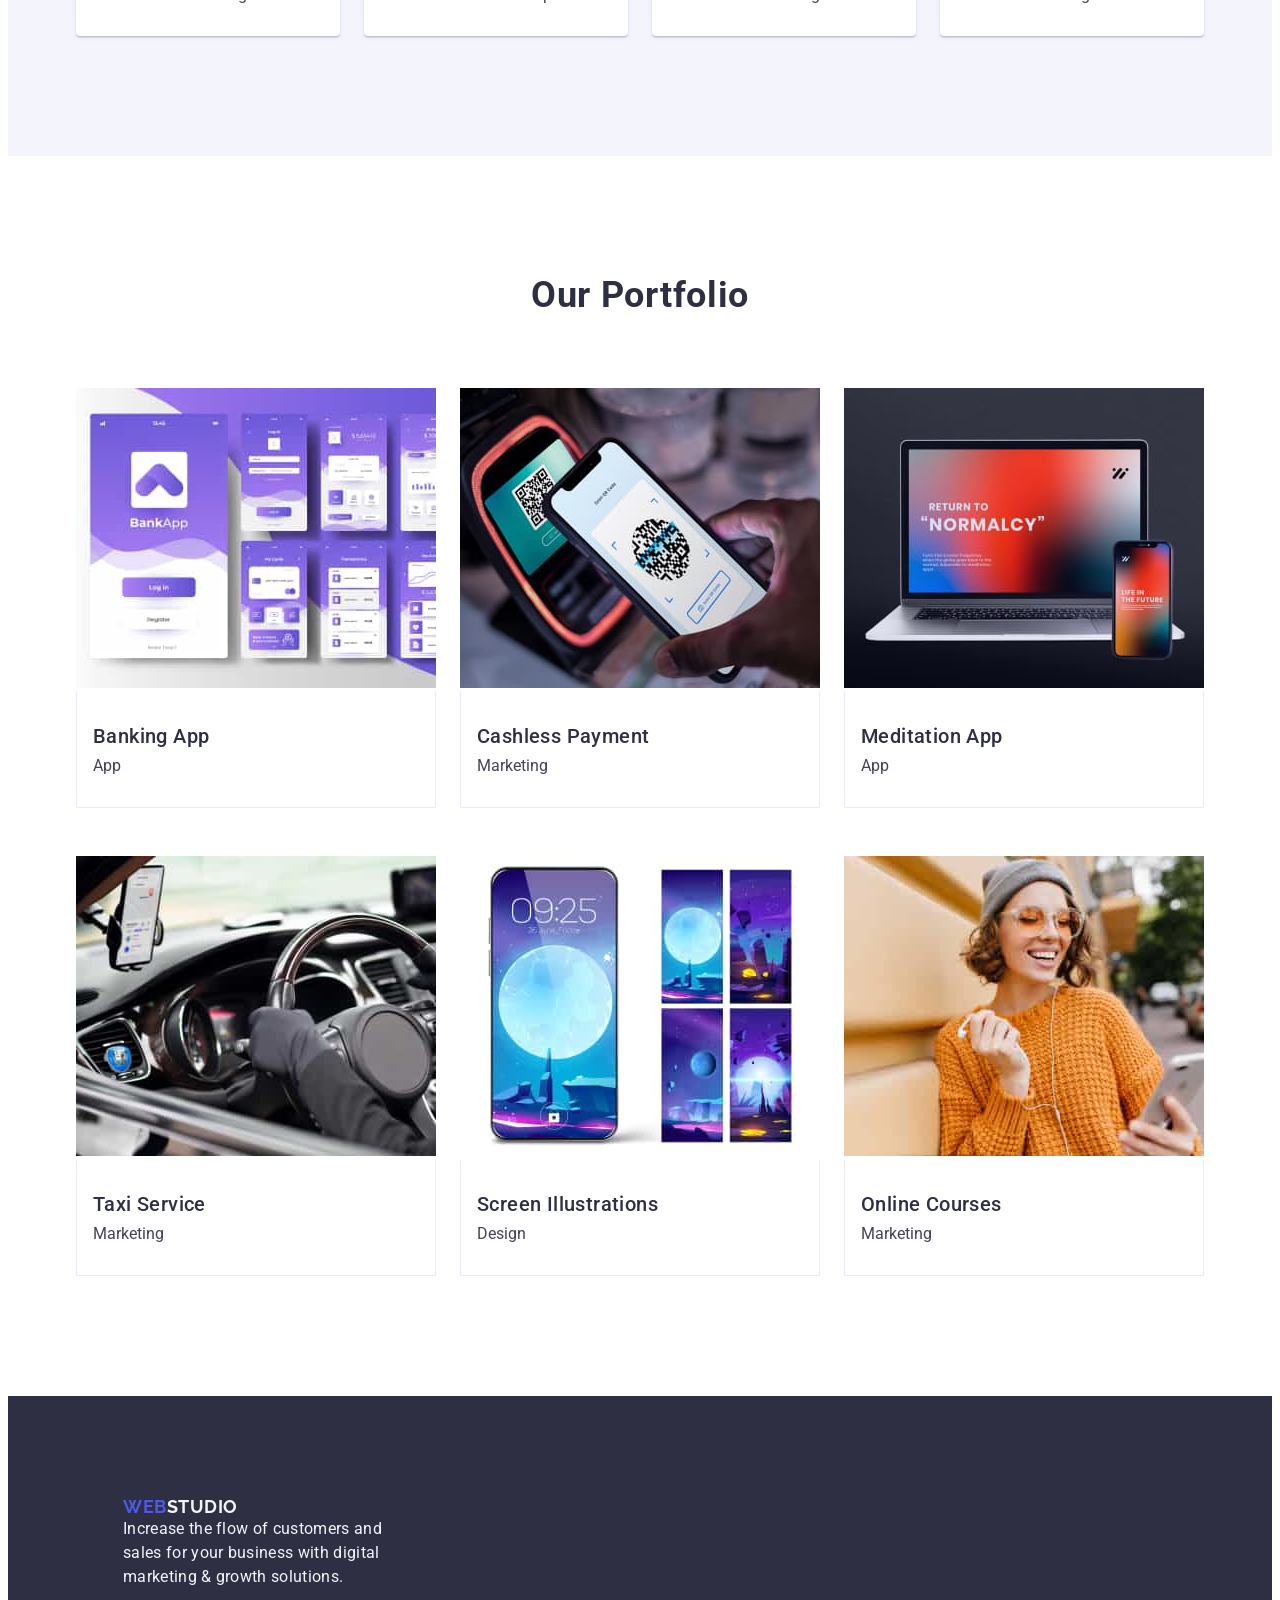
==== commit 4fecfbb4: "Portfolio" ====
--- a/index.html
+++ b/index.html
@@ -143,27 +143,36 @@
         </div>
       </section>
       <section>
+        <div class="container">
         <h2 class="header-team">Our Portfolio</h2>
-        <ul>
+        <ul class="portfolio-list">
           <li>
             <img src="./images/img5.jpg" alt="banking app" width="360" />
+            <div class="portfolio-card">
             <h3 class="titles">Banking App</h3>
             <p class="text">App</p>
+            </div>
           </li>
           <li>
             <img src="./images/img6.jpg" alt="Cashless Payment" width="360" />
+             <div class="portfolio-card">
             <h3 class="titles">Cashless Payment</h3>
             <p class="text">Marketing</p>
+            </div>
           </li>
           <li>
             <img src="./images/img7.jpg" alt="Meditation App" width="360" />
+             <div class="portfolio-card">
             <h3 class="titles">Meditation App</h3>
             <p class="text">App</p>
+            </div>
           </li>
           <li>
             <img src="./images/img8.jpg" alt="Taxi Service" width="360" />
+             <div class="portfolio-card">
             <h3 class="titles">Taxi Service</h3>
             <p class="text">Marketing</p>
+            </div>
           </li>
           <li>
             <img
@@ -171,15 +180,20 @@
               alt="Screen Illustrations"
               width="360"
             />
+             <div class="portfolio-card">
             <h3 class="titles">Screen Illustrations</h3>
             <p class="text">Design</p>
+            </div>
           </li>
           <li>
             <img src="./images/img10.jpg" alt="Online Courses" width="360" />
+             <div class="portfolio-card">
             <h3 class="titles">Online Courses</h3>
             <p class="text">Marketing</p>
+            </div>
           </li>
         </ul>
+        </div>
       </section>
     </main>
     <footer class="footer">
--- a/css/styles.css
+++ b/css/styles.css
@@ -3,7 +3,6 @@
 *::after {
   box-sizing: border-box;
 }
-
 :root {
   --font-family: 'Roboto', sans-serif;
   --second-family: 'Raleway', sans-serif;
@@ -25,7 +24,6 @@
   background-color: var(--white);
   color: var(--slate);
 }
-
 h1,
 h2,
 h3,
@@ -35,7 +33,6 @@
 p {
   margin: 0;
 }
-
 .container {
   width: 1158px;
   margin: 0 auto;
@@ -53,7 +50,6 @@
   clip: rect(0 0 0 0);
   overflow: hidden;
 }
-
 ul {
   list-style-type: none;
   margin: 0;
@@ -77,7 +73,6 @@
 .header-box {
   border-bottom: 1px solid var(--cornflower);
 }
-
 .header-container {
   display: flex;
   align-items: center;
@@ -93,7 +88,6 @@
   padding: 24px 0;
   gap: 40px;
 }
-
 .navigation-link {
   font-weight: 500;
   line-height: 1.5;
@@ -123,7 +117,6 @@
 .kontact-list:focus {
   color: var(--ocean);
 }
-
 .hero {
   background-color: var(--navy-blue);
   text-align: center;
@@ -165,7 +158,6 @@
 .main-button:focus {
   color: var(--ocean);
 }
-
 section {
   padding-top: 120px;
   padding-bottom: 120px;
@@ -174,7 +166,6 @@
   display: flex;
   gap: 24px;
 }
-
 .column-items {
   font-family: 'Roboto', sans-serif;
   font-weight: 500;
@@ -206,9 +197,9 @@
 }
 .team-list {
   display: flex;
-  gap: 24px;
+  column-gap: 24px;
+  row-gap: 48px;
   flex-wrap: wrap;
-
 }
 .team-card {
   background-color: var(--white);
@@ -225,13 +216,21 @@
 font-size: 20px;
 line-height: 1.2;
 letter-spacing: 0.02em;
-text-align: center;
+text-align:left;
 color: var(--navy-blue);
 margin-bottom: 8px;
 }
-
-
-
+.portfolio-list {
+  display: flex;
+  flex-wrap: wrap;
+  column-gap: 24px;
+  row-gap: 48px;
+}
+.portfolio-card {
+border: 1px solid var(--cornflower);
+border-top: none;
+padding: 32px 16px;
+}
 .footer {
   background: var(--navy-blue);
   color: var(--cloud);
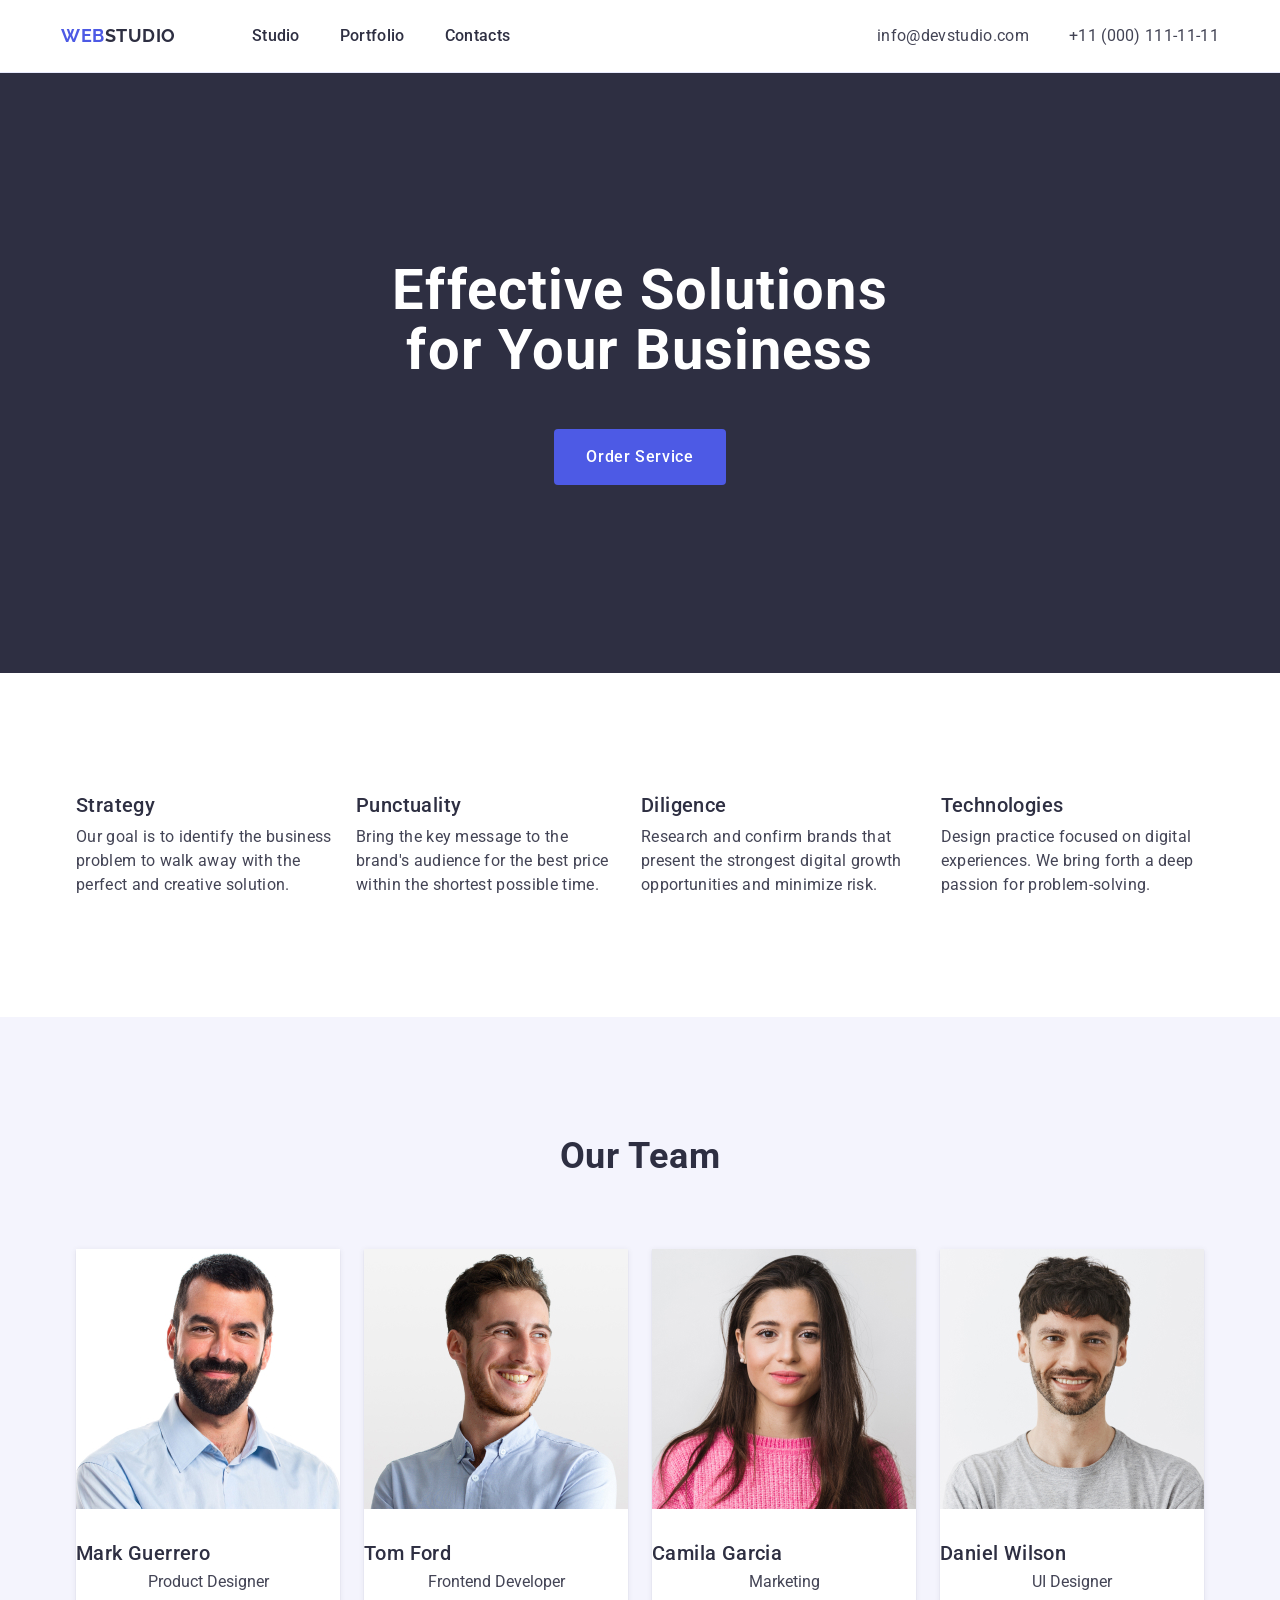
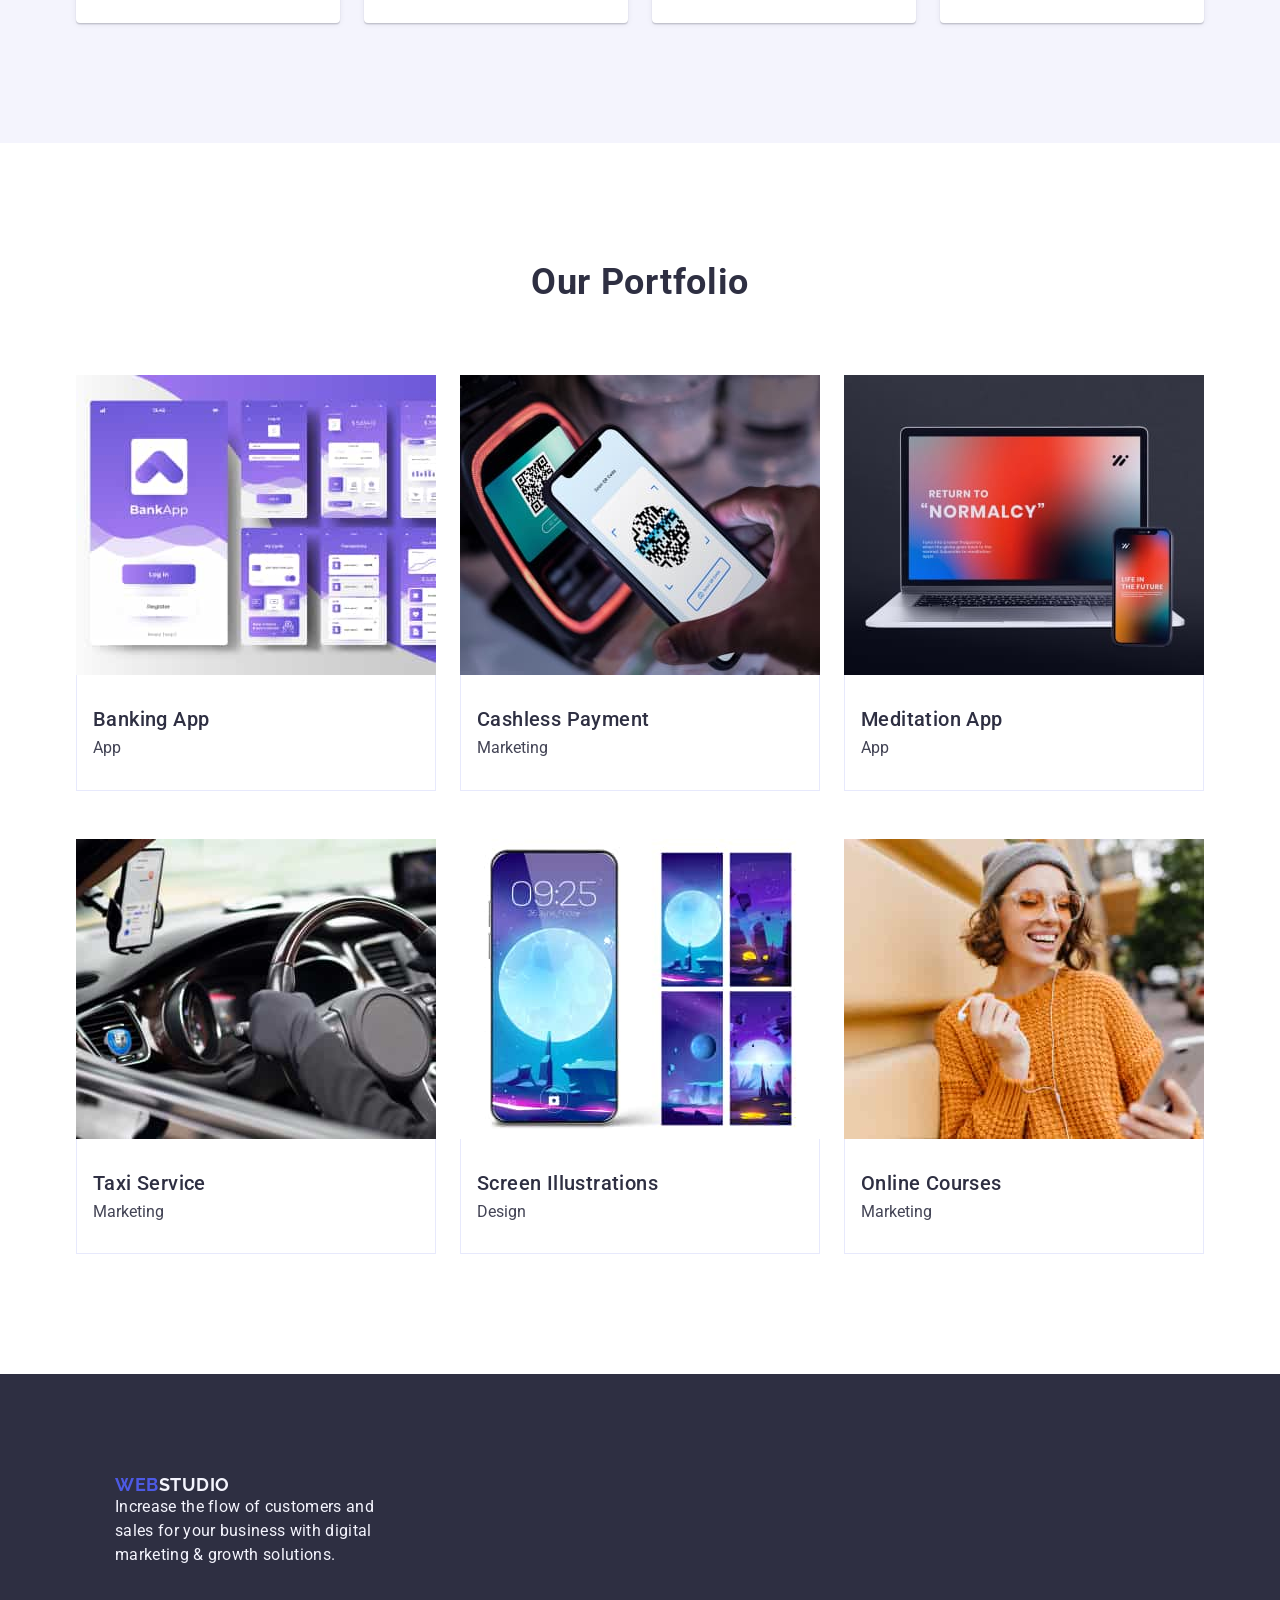
==== commit cb7a2cef: "correction" ====
--- a/index.html
+++ b/index.html
@@ -11,7 +11,7 @@
     />
     <link
       rel="stylesheet"
-      href="node_modules/modern-normalize/modern-normalize.css"
+      href="https://cdn.jsdelivr.net/npm/modern-normalize@1.1.0/modern-normalize.min.css"
     />
     <link rel="stylesheet" href="css/styles.css" />
     <title>Main Page</title>
@@ -89,110 +89,110 @@
       </section>
       <section class="team">
         <div class="container">
-        <h2 class="header-team">Our Team</h2>
-        <ul class="team-list">
-          <li class="team-card">
-            <img
-              src="./images/img1.jpg"
-              alt="boared dude"
-              width="264"
-              height="260"
-            />
-            <div class="card-caption">
-            <h3 class="titles">Mark Guerrero</h3>
-            <p class="text">Product Designer</p>
-            </div>
-          </li>
-          <li class="team-card">
-            <img
-              src="./images/img2.jpg"
-              alt="smiling man"
-              width="264"
-              height="260"
-            />
-            <div class="card-caption">
-            <h3 class="titles">Tom Ford</h3>
-            <p class="text">Frontend Developer</p>
-            </div>
-          </li>
-          <li class="team-card">
-            <img
-              src="./images/img3.jpg"
-              alt="long-haired brunette"
-              width="264"
-              height="260"
-            />
-            <div class="card-caption">
-            <h3 class="titles">Camila Garcia</h3>
-            <p class="text">Marketing</p>
-            </div>
-          </li>
-          <li class="team-card">
-            <img
-              src="./images/img4.jpg"
-              alt="creative man"
-              width="264"
-              height="260"
-            />
-            <div class="card-caption">
-            <h3 class="titles">Daniel Wilson</h3>
-            <p class="text">UI Designer</p>
-            </div>
-          </li>
-        </ul>
+          <h2 class="header-team">Our Team</h2>
+          <ul class="team-list">
+            <li class="team-card">
+              <img
+                src="./images/img1.jpg"
+                alt="boared dude"
+                width="264"
+                height="260"
+              />
+              <div class="card-caption">
+                <h3 class="titles">Mark Guerrero</h3>
+                <p class="text">Product Designer</p>
+              </div>
+            </li>
+            <li class="team-card">
+              <img
+                src="./images/img2.jpg"
+                alt="smiling man"
+                width="264"
+                height="260"
+              />
+              <div class="card-caption">
+                <h3 class="titles">Tom Ford</h3>
+                <p class="text">Frontend Developer</p>
+              </div>
+            </li>
+            <li class="team-card">
+              <img
+                src="./images/img3.jpg"
+                alt="long-haired brunette"
+                width="264"
+                height="260"
+              />
+              <div class="card-caption">
+                <h3 class="titles">Camila Garcia</h3>
+                <p class="text">Marketing</p>
+              </div>
+            </li>
+            <li class="team-card">
+              <img
+                src="./images/img4.jpg"
+                alt="creative man"
+                width="264"
+                height="260"
+              />
+              <div class="card-caption">
+                <h3 class="titles">Daniel Wilson</h3>
+                <p class="text">UI Designer</p>
+              </div>
+            </li>
+          </ul>
         </div>
       </section>
       <section>
         <div class="container">
-        <h2 class="header-team">Our Portfolio</h2>
-        <ul class="portfolio-list">
-          <li>
-            <img src="./images/img5.jpg" alt="banking app" width="360" />
-            <div class="portfolio-card">
-            <h3 class="titles">Banking App</h3>
-            <p class="text">App</p>
-            </div>
-          </li>
-          <li>
-            <img src="./images/img6.jpg" alt="Cashless Payment" width="360" />
-             <div class="portfolio-card">
-            <h3 class="titles">Cashless Payment</h3>
-            <p class="text">Marketing</p>
-            </div>
-          </li>
-          <li>
-            <img src="./images/img7.jpg" alt="Meditation App" width="360" />
-             <div class="portfolio-card">
-            <h3 class="titles">Meditation App</h3>
-            <p class="text">App</p>
-            </div>
-          </li>
-          <li>
-            <img src="./images/img8.jpg" alt="Taxi Service" width="360" />
-             <div class="portfolio-card">
-            <h3 class="titles">Taxi Service</h3>
-            <p class="text">Marketing</p>
-            </div>
-          </li>
-          <li>
-            <img
-              src="./images/img9.jpg"
-              alt="Screen Illustrations"
-              width="360"
-            />
-             <div class="portfolio-card">
-            <h3 class="titles">Screen Illustrations</h3>
-            <p class="text">Design</p>
-            </div>
-          </li>
-          <li>
-            <img src="./images/img10.jpg" alt="Online Courses" width="360" />
-             <div class="portfolio-card">
-            <h3 class="titles">Online Courses</h3>
-            <p class="text">Marketing</p>
-            </div>
-          </li>
-        </ul>
+          <h2 class="header-team">Our Portfolio</h2>
+          <ul class="portfolio-list">
+            <li>
+              <img src="./images/img5.jpg" alt="banking app" width="360" />
+              <div class="portfolio-card">
+                <h3 class="titles">Banking App</h3>
+                <p class="text">App</p>
+              </div>
+            </li>
+            <li>
+              <img src="./images/img6.jpg" alt="Cashless Payment" width="360" />
+              <div class="portfolio-card">
+                <h3 class="titles">Cashless Payment</h3>
+                <p class="text">Marketing</p>
+              </div>
+            </li>
+            <li>
+              <img src="./images/img7.jpg" alt="Meditation App" width="360" />
+              <div class="portfolio-card">
+                <h3 class="titles">Meditation App</h3>
+                <p class="text">App</p>
+              </div>
+            </li>
+            <li>
+              <img src="./images/img8.jpg" alt="Taxi Service" width="360" />
+              <div class="portfolio-card">
+                <h3 class="titles">Taxi Service</h3>
+                <p class="text">Marketing</p>
+              </div>
+            </li>
+            <li>
+              <img
+                src="./images/img9.jpg"
+                alt="Screen Illustrations"
+                width="360"
+              />
+              <div class="portfolio-card">
+                <h3 class="titles">Screen Illustrations</h3>
+                <p class="text">Design</p>
+              </div>
+            </li>
+            <li>
+              <img src="./images/img10.jpg" alt="Online Courses" width="360" />
+              <div class="portfolio-card">
+                <h3 class="titles">Online Courses</h3>
+                <p class="text">Marketing</p>
+              </div>
+            </li>
+          </ul>
         </div>
       </section>
     </main>
--- a/css/styles.css
+++ b/css/styles.css
@@ -54,6 +54,10 @@
   list-style-type: none;
   margin: 0;
   padding-left: 0;
+
+img {
+  display: block;
+}
 }
 .logo {
   font-family: var(--second-family);
@@ -77,6 +81,7 @@
   display: flex;
   align-items: center;
   justify-content: space-between;
+  padding: 24px 0;
 }
 .navigation {
   display: flex;
@@ -85,7 +90,7 @@
 }
 .navigation-list {
   display: flex;
-  padding: 24px 0;
+  /* padding: 24px 0; */
   gap: 40px;
 }
 .navigation-link {
@@ -145,7 +150,7 @@
   border-radius: 4px;
   border: none;
   padding: 16px 32px;
-  width: 169px;
+  min-width: 169px;
   margin: 0 auto;
   height: 56px;
 }
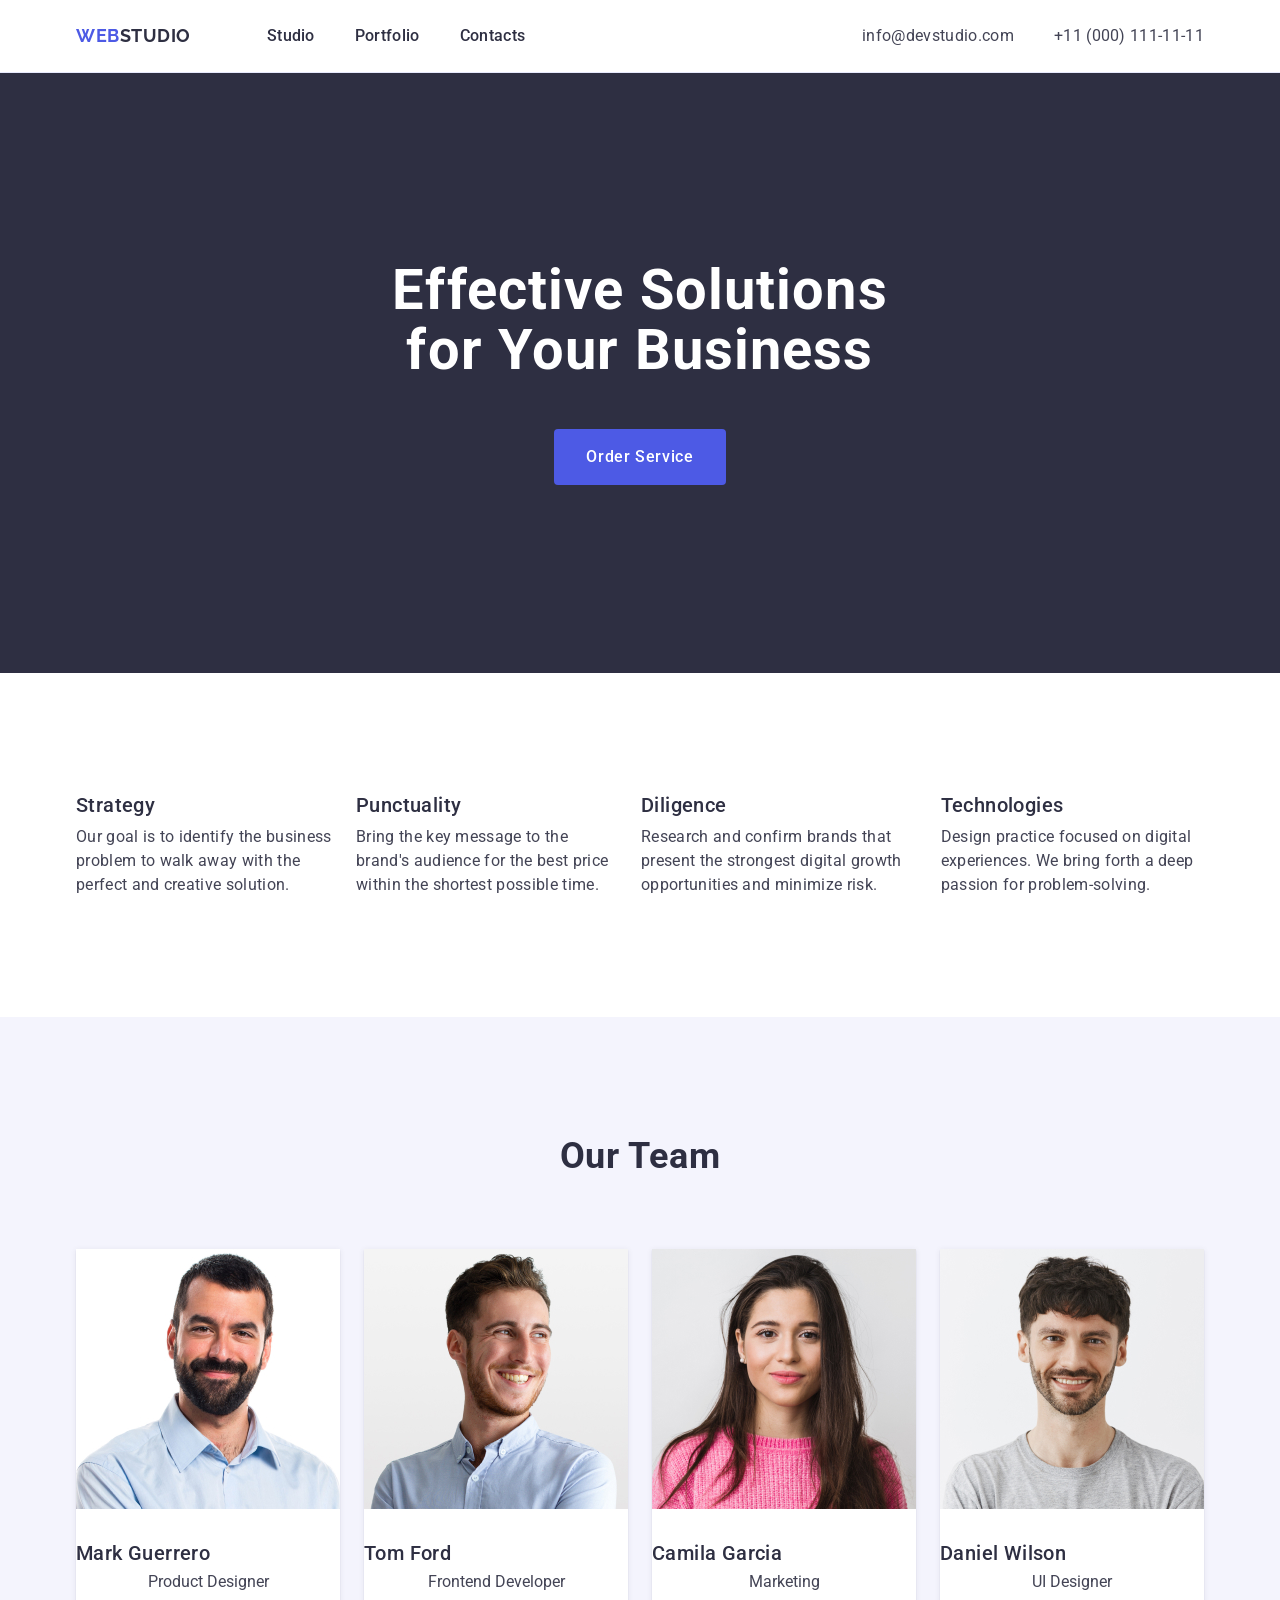
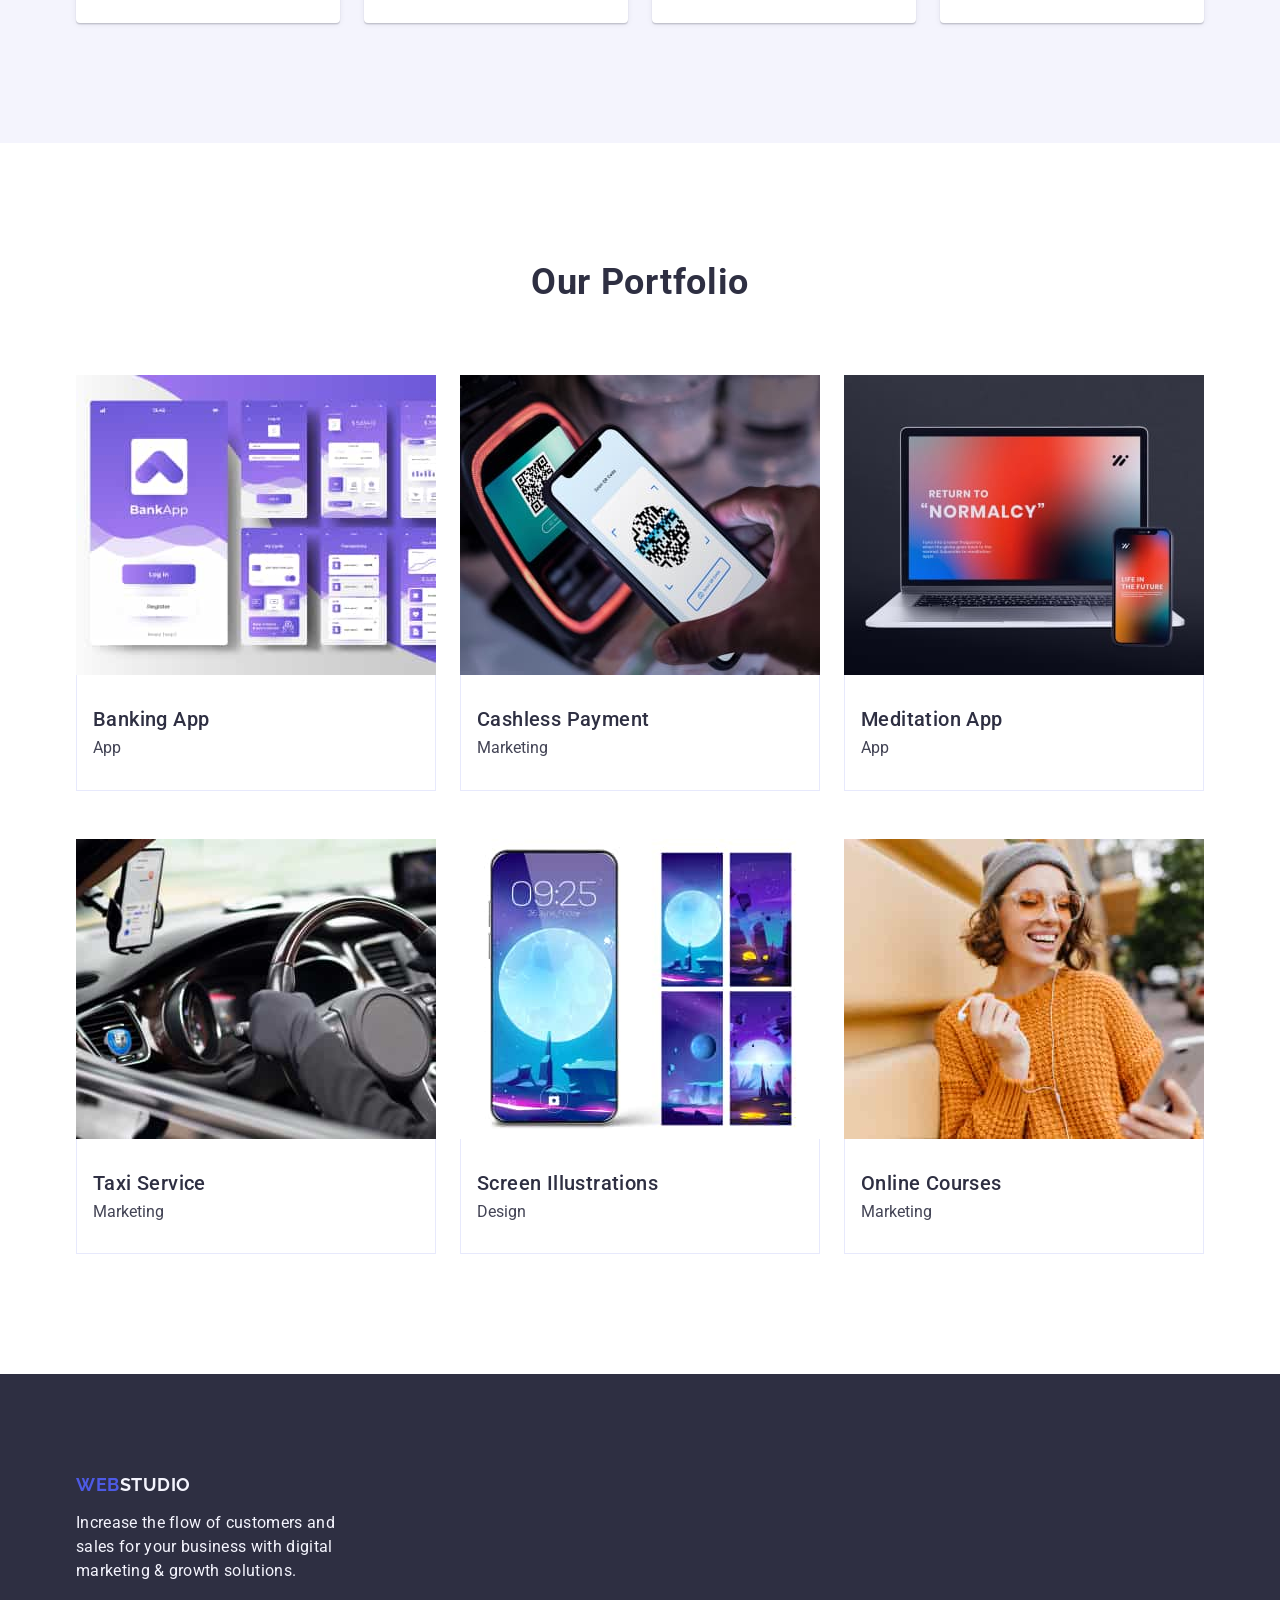
==== commit 933a821b: "correction" ====
--- a/index.html
+++ b/index.html
@@ -57,28 +57,28 @@
           <h2 class="visually-hidden">list</h2>
           <ul class="column-list">
             <li>
-              <h3 class="column-items">Strategy</h3>
+              <h3 class="column-title">Strategy</h3>
               <p class="column-text">
                 Our goal is to identify the business problem to walk away with
                 the perfect and creative solution.
               </p>
             </li>
             <li>
-              <h3 class="column-items">Punctuality</h3>
+              <h3 class="column-title">Punctuality</h3>
               <p class="column-text">
                 Bring the key message to the brand's audience for the best price
                 within the shortest possible time.
               </p>
             </li>
             <li>
-              <h3 class="column-items">Diligence</h3>
+              <h3 class="column-title">Diligence</h3>
               <p class="column-text">
                 Research and confirm brands that present the strongest digital
                 growth opportunities and minimize risk.
               </p>
             </li>
             <li>
-              <h3 class="column-items">Technologies</h3>
+              <h3 class="column-title">Technologies</h3>
               <p class="column-text">
                 Design practice focused on digital experiences. We bring forth a
                 deep passion for problem-solving.
--- a/css/styles.css
+++ b/css/styles.css
@@ -36,7 +36,9 @@
 .container {
   width: 1158px;
   margin: 0 auto;
-  padding: 0 15px;
+  padding-left: 15px;
+  padding-right: 15px;
+  /* padding: 0 15px; */
 }
 .visually-hidden {
   position: absolute;
@@ -54,11 +56,13 @@
   list-style-type: none;
   margin: 0;
   padding-left: 0;
-
+}
 img {
   display: block;
-}
-}
+  max-width: 100%;
+  height: auto;
+}
+
 .logo {
   font-family: var(--second-family);
   font-weight: 700;
@@ -81,7 +85,7 @@
   display: flex;
   align-items: center;
   justify-content: space-between;
-  padding: 24px 0;
+  /* padding: 24px 0; */
 }
 .navigation {
   display: flex;
@@ -90,7 +94,7 @@
 }
 .navigation-list {
   display: flex;
-  /* padding: 24px 0; */
+  padding: 24px 0;
   gap: 40px;
 }
 .navigation-link {
@@ -99,6 +103,7 @@
   letter-spacing: 0.02em;
   color: var(--navy-blue);
   text-decoration: none;
+  padding: 24px 0;
 }
 .navigation-link:hover {
   color: var(--ocean);
@@ -171,7 +176,10 @@
   display: flex;
   gap: 24px;
 }
-.column-items {
+.column-item {
+  width: calc((100% - 72px) / 4);
+}
+.column-title {
   font-family: 'Roboto', sans-serif;
   font-weight: 500;
   font-size: 20px;
@@ -184,7 +192,6 @@
   line-height: 1.5;
   letter-spacing: 0.02em;
   color: var(--slate);
-  width: calc(100% - 72px) /4;
 }
 .team {
   background-color: var(--cloud);
@@ -214,16 +221,16 @@
     0 1px 1px 0 rgba(46, 47, 66, 0.16), 0 1px 6px 0 rgba(46, 47, 66, 0.08);
 }
 .card-caption {
- padding: 32px 0;
- }
+  padding: 32px 0;
+}
 .titles {
-font-weight: 500;
-font-size: 20px;
-line-height: 1.2;
-letter-spacing: 0.02em;
-text-align:left;
-color: var(--navy-blue);
-margin-bottom: 8px;
+  font-weight: 500;
+  font-size: 20px;
+  line-height: 1.2;
+  letter-spacing: 0.02em;
+  text-align: left;
+  color: var(--navy-blue);
+  margin-bottom: 8px;
 }
 .portfolio-list {
   display: flex;
@@ -232,9 +239,9 @@
   row-gap: 48px;
 }
 .portfolio-card {
-border: 1px solid var(--cornflower);
-border-top: none;
-padding: 32px 16px;
+  border: 1px solid var(--cornflower);
+  border-top: none;
+  padding: 32px 16px;
 }
 .footer {
   background: var(--navy-blue);
@@ -242,7 +249,7 @@
   line-height: 1.5;
   letter-spacing: 0.02em;
   height: 312px;
-  padding: 100px;
+  padding: 100px 0;
 }
 .footer-text {
   /* line-height: 1.5;
@@ -254,4 +261,5 @@
 }
 .logo-bright {
   color: var(--cloud);
-}
+  margin-bottom: 16px;
+}
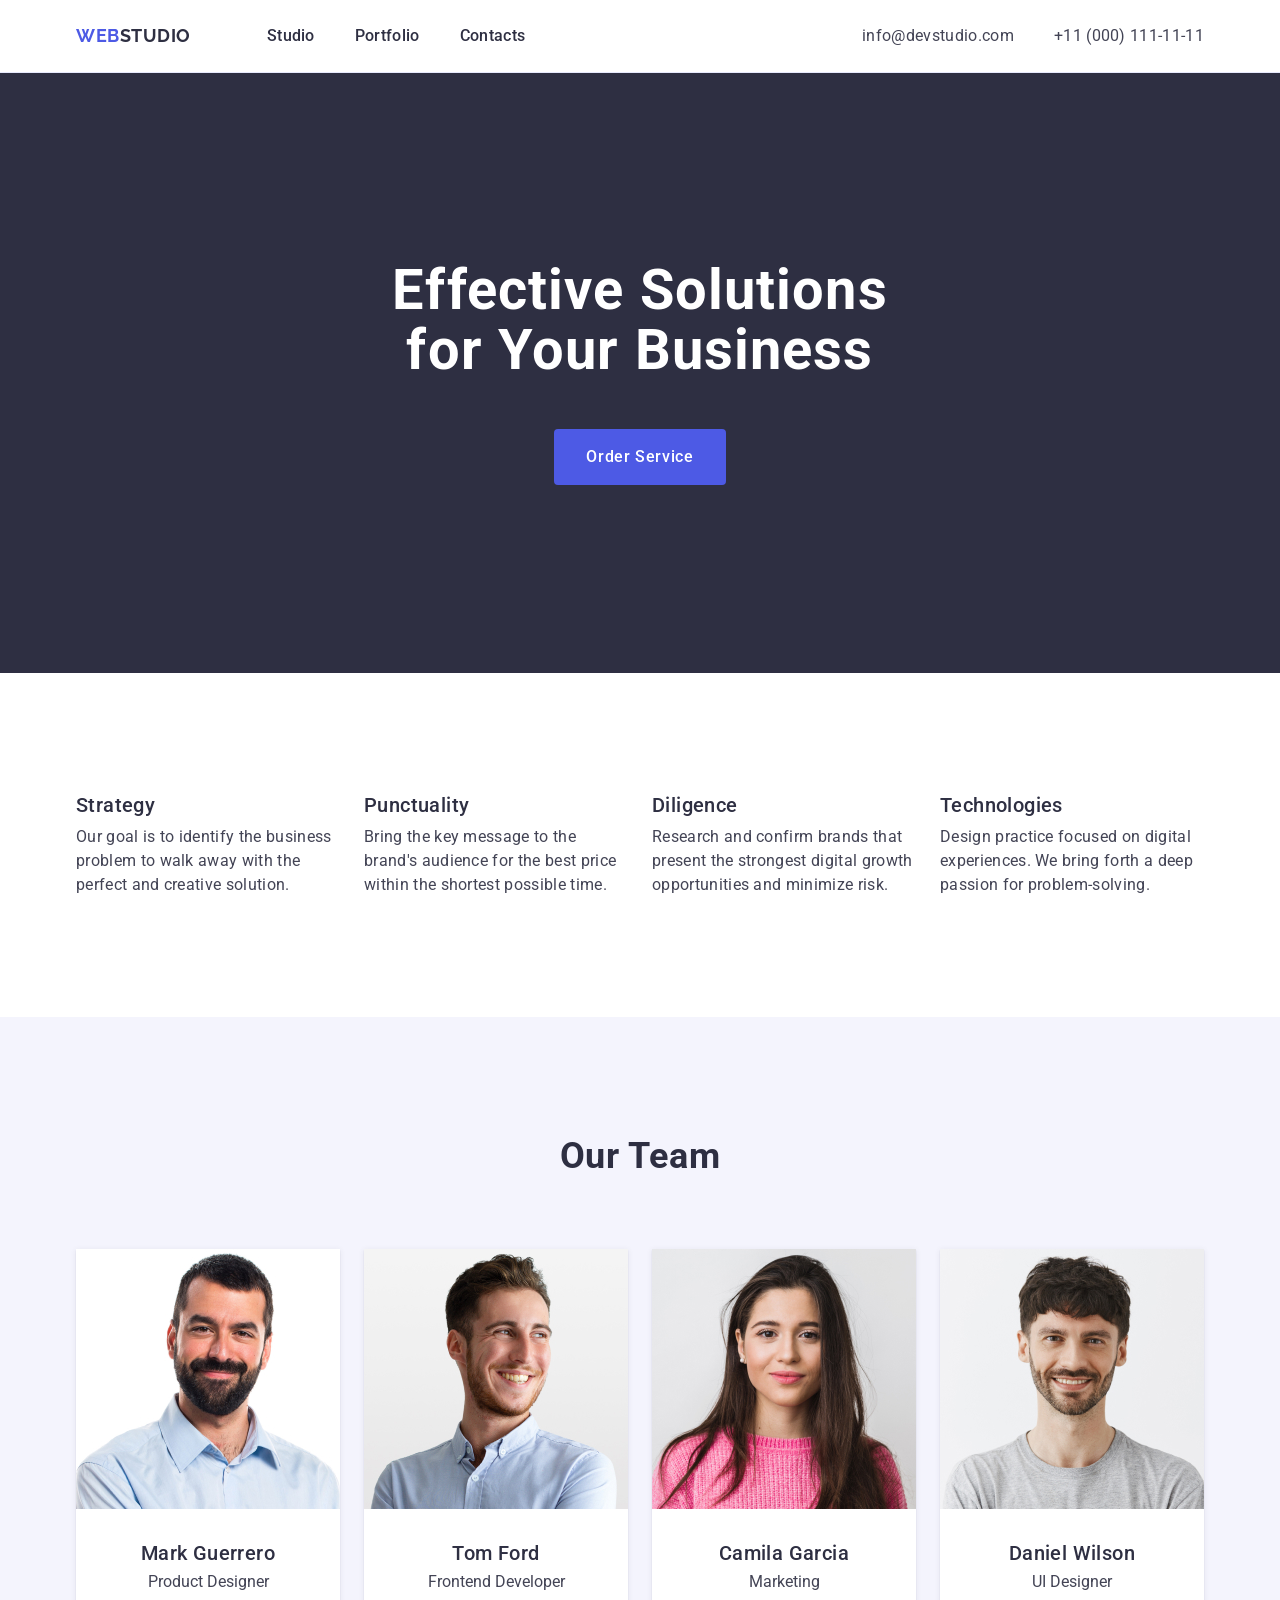
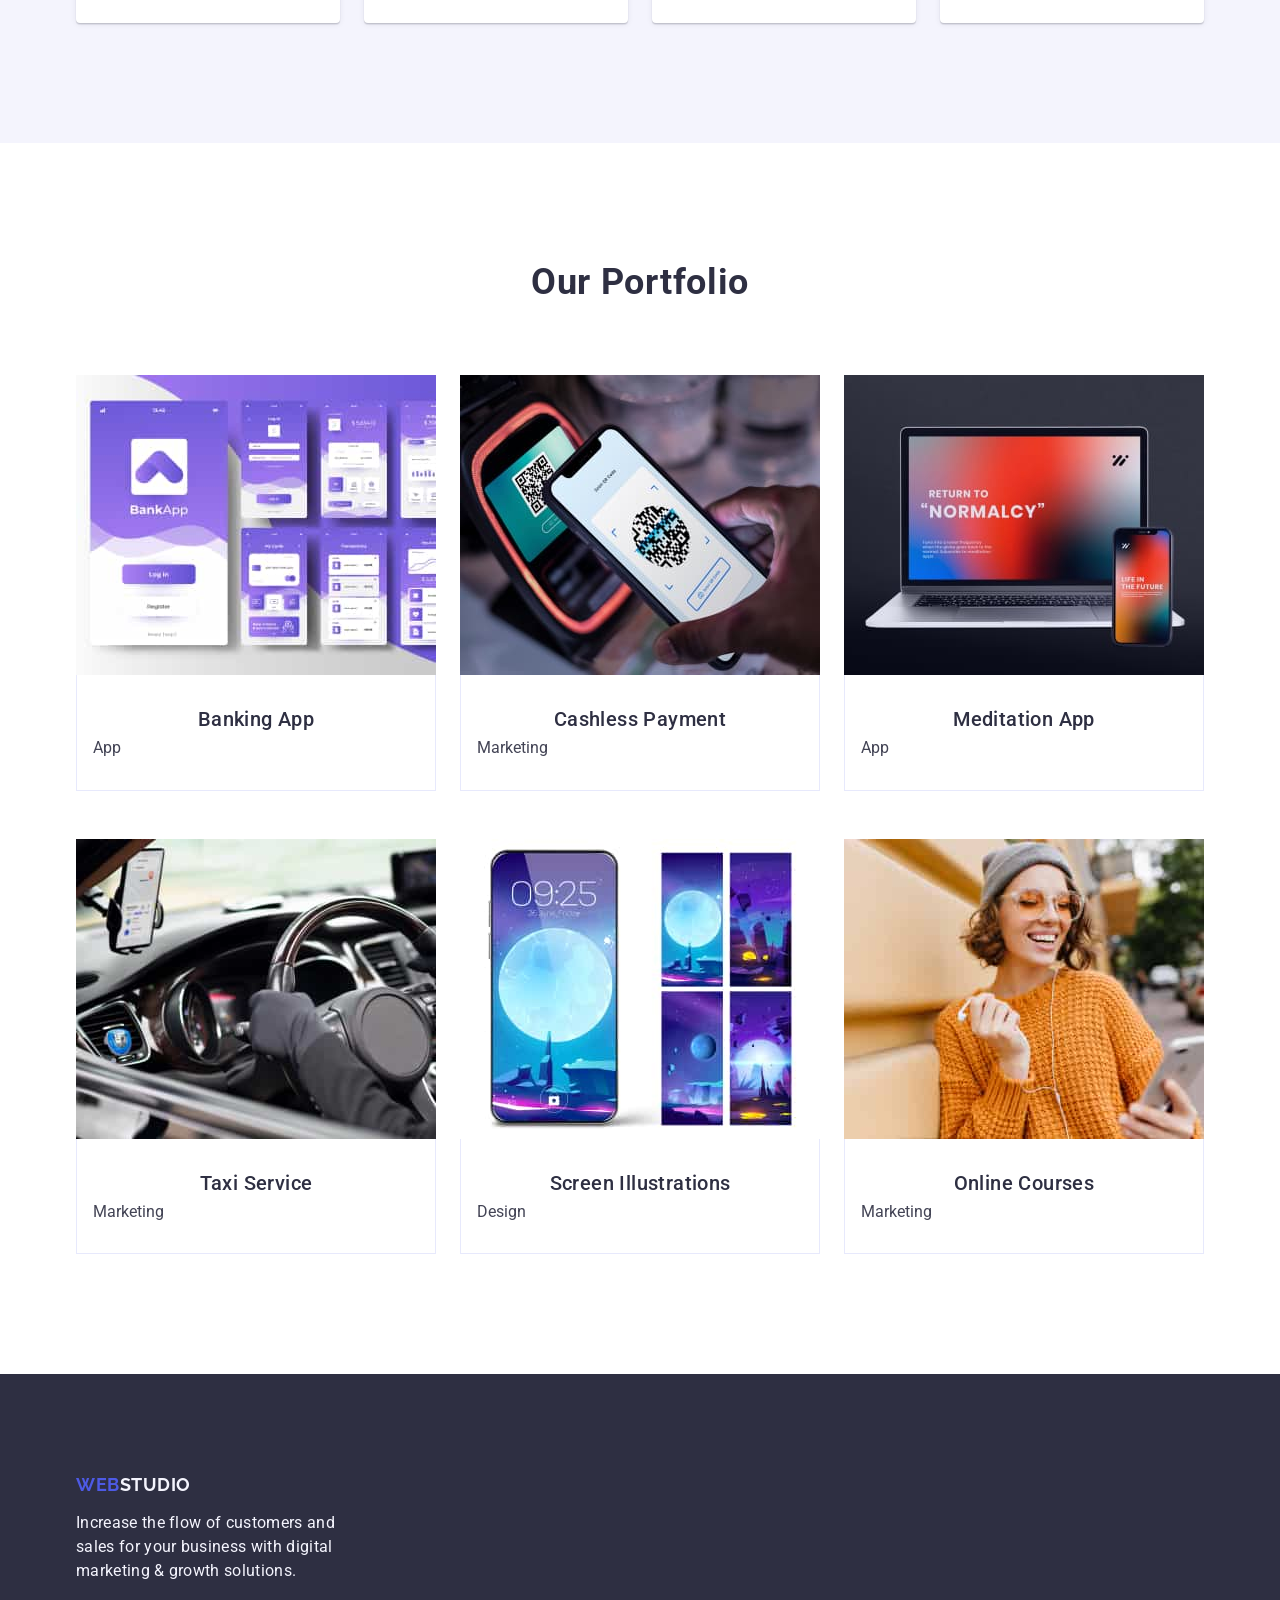
==== commit 9245b256: "correction" ====
--- a/index.html
+++ b/index.html
@@ -52,32 +52,32 @@
           <button class="main-button" type="button">Order Service</button>
         </div>
       </section>
-      <section>
+      <section class="column-container">
         <div class="container">
           <h2 class="visually-hidden">list</h2>
           <ul class="column-list">
-            <li>
+            <li class="column-item">
               <h3 class="column-title">Strategy</h3>
               <p class="column-text">
                 Our goal is to identify the business problem to walk away with
                 the perfect and creative solution.
               </p>
             </li>
-            <li>
+            <li class="column-item">
               <h3 class="column-title">Punctuality</h3>
               <p class="column-text">
                 Bring the key message to the brand's audience for the best price
                 within the shortest possible time.
               </p>
             </li>
-            <li>
+            <li class="column-item">
               <h3 class="column-title">Diligence</h3>
               <p class="column-text">
                 Research and confirm brands that present the strongest digital
                 growth opportunities and minimize risk.
               </p>
             </li>
-            <li>
+            <li class="column-item">
               <h3 class="column-title">Technologies</h3>
               <p class="column-text">
                 Design practice focused on digital experiences. We bring forth a
@@ -142,39 +142,40 @@
           </ul>
         </div>
       </section>
-      <section>
+      <!--empty class-->
+      <section class="services-block">
         <div class="container">
           <h2 class="header-team">Our Portfolio</h2>
           <ul class="portfolio-list">
-            <li>
+            <li class="services-item">
               <img src="./images/img5.jpg" alt="banking app" width="360" />
               <div class="portfolio-card">
                 <h3 class="titles">Banking App</h3>
                 <p class="text">App</p>
               </div>
             </li>
-            <li>
+            <li class="services-item">
               <img src="./images/img6.jpg" alt="Cashless Payment" width="360" />
               <div class="portfolio-card">
                 <h3 class="titles">Cashless Payment</h3>
                 <p class="text">Marketing</p>
               </div>
             </li>
-            <li>
+            <li class="services-item">
               <img src="./images/img7.jpg" alt="Meditation App" width="360" />
               <div class="portfolio-card">
                 <h3 class="titles">Meditation App</h3>
                 <p class="text">App</p>
               </div>
             </li>
-            <li>
+            <li class="services-item">
               <img src="./images/img8.jpg" alt="Taxi Service" width="360" />
               <div class="portfolio-card">
                 <h3 class="titles">Taxi Service</h3>
                 <p class="text">Marketing</p>
               </div>
             </li>
-            <li>
+            <li class="services-item">
               <img
                 src="./images/img9.jpg"
                 alt="Screen Illustrations"
@@ -185,7 +186,7 @@
                 <p class="text">Design</p>
               </div>
             </li>
-            <li>
+            <li class="services-item">
               <img src="./images/img10.jpg" alt="Online Courses" width="360" />
               <div class="portfolio-card">
                 <h3 class="titles">Online Courses</h3>
--- a/css/styles.css
+++ b/css/styles.css
@@ -172,6 +172,9 @@
   padding-top: 120px;
   padding-bottom: 120px;
 }
+.column-container {
+  padding: 120px 0;
+}
 .column-list {
   display: flex;
   gap: 24px;
@@ -228,7 +231,7 @@
   font-size: 20px;
   line-height: 1.2;
   letter-spacing: 0.02em;
-  text-align: left;
+  text-align: center;
   color: var(--navy-blue);
   margin-bottom: 8px;
 }
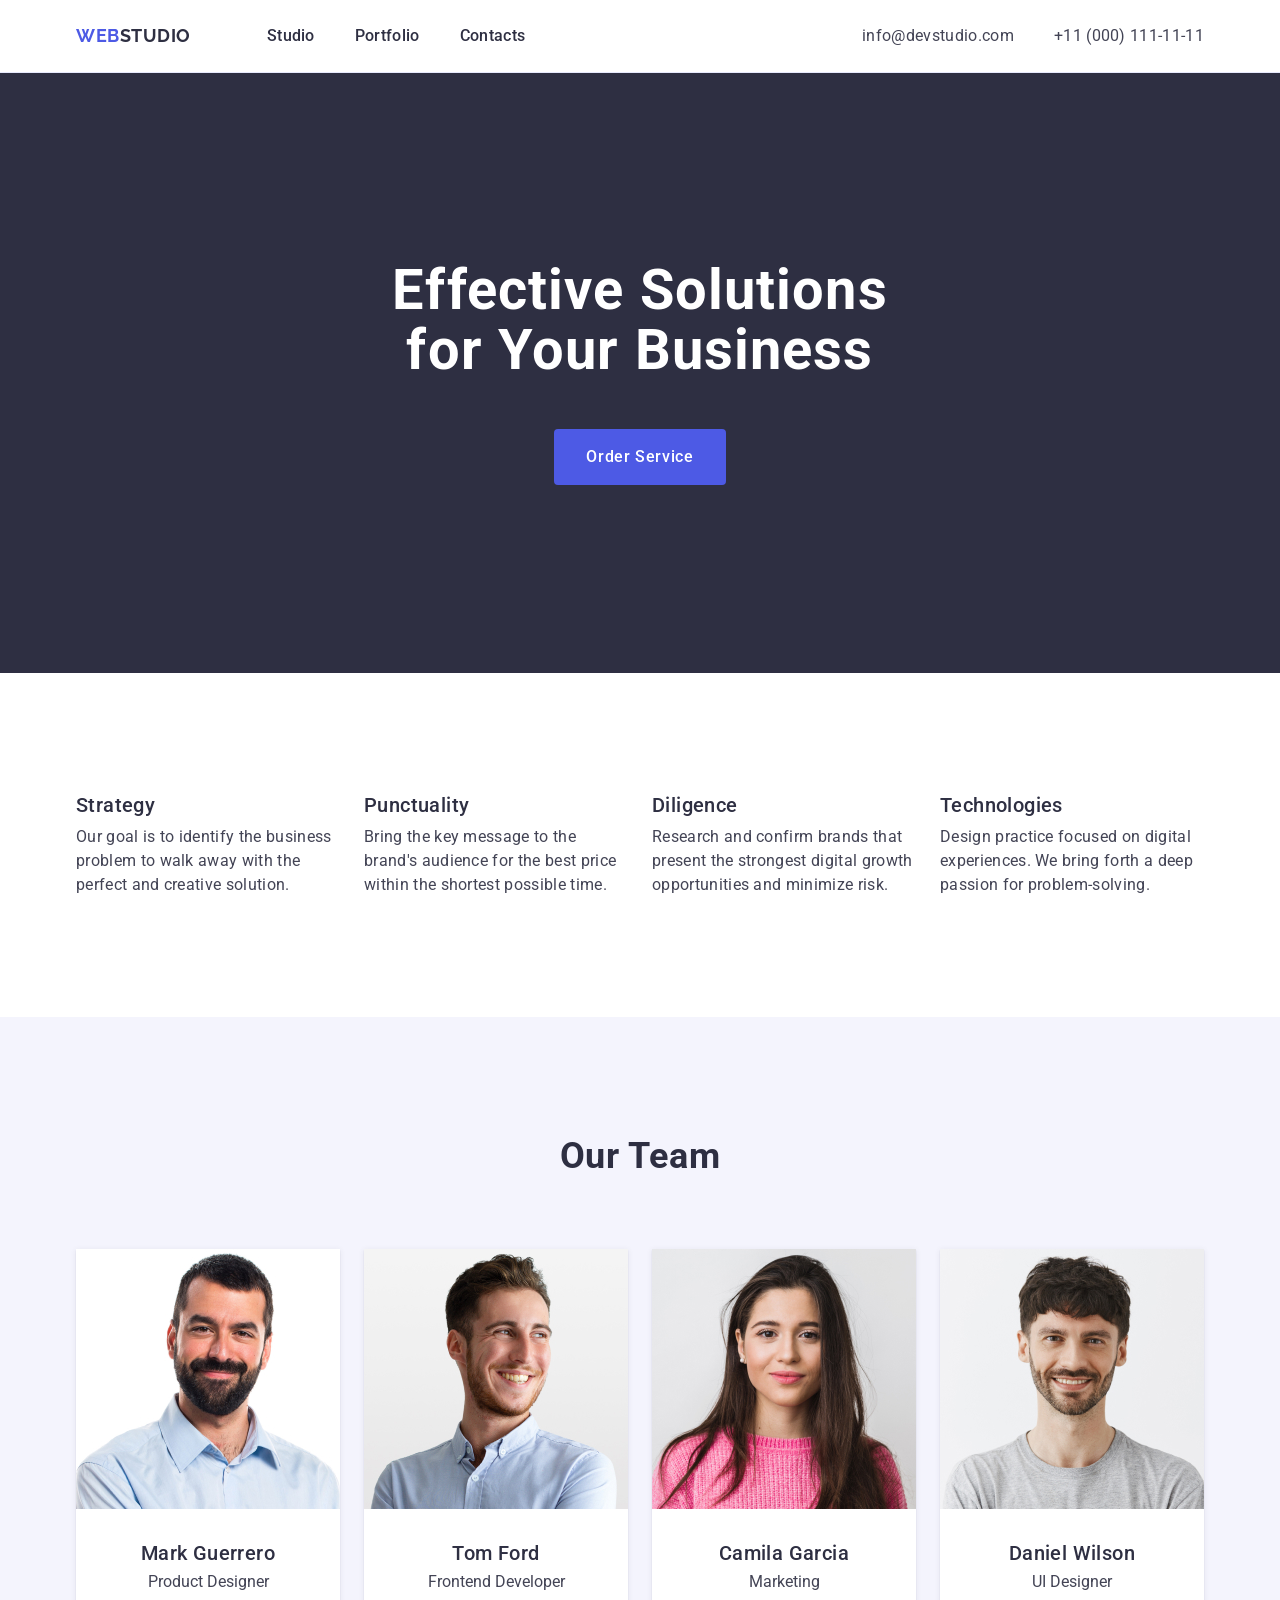
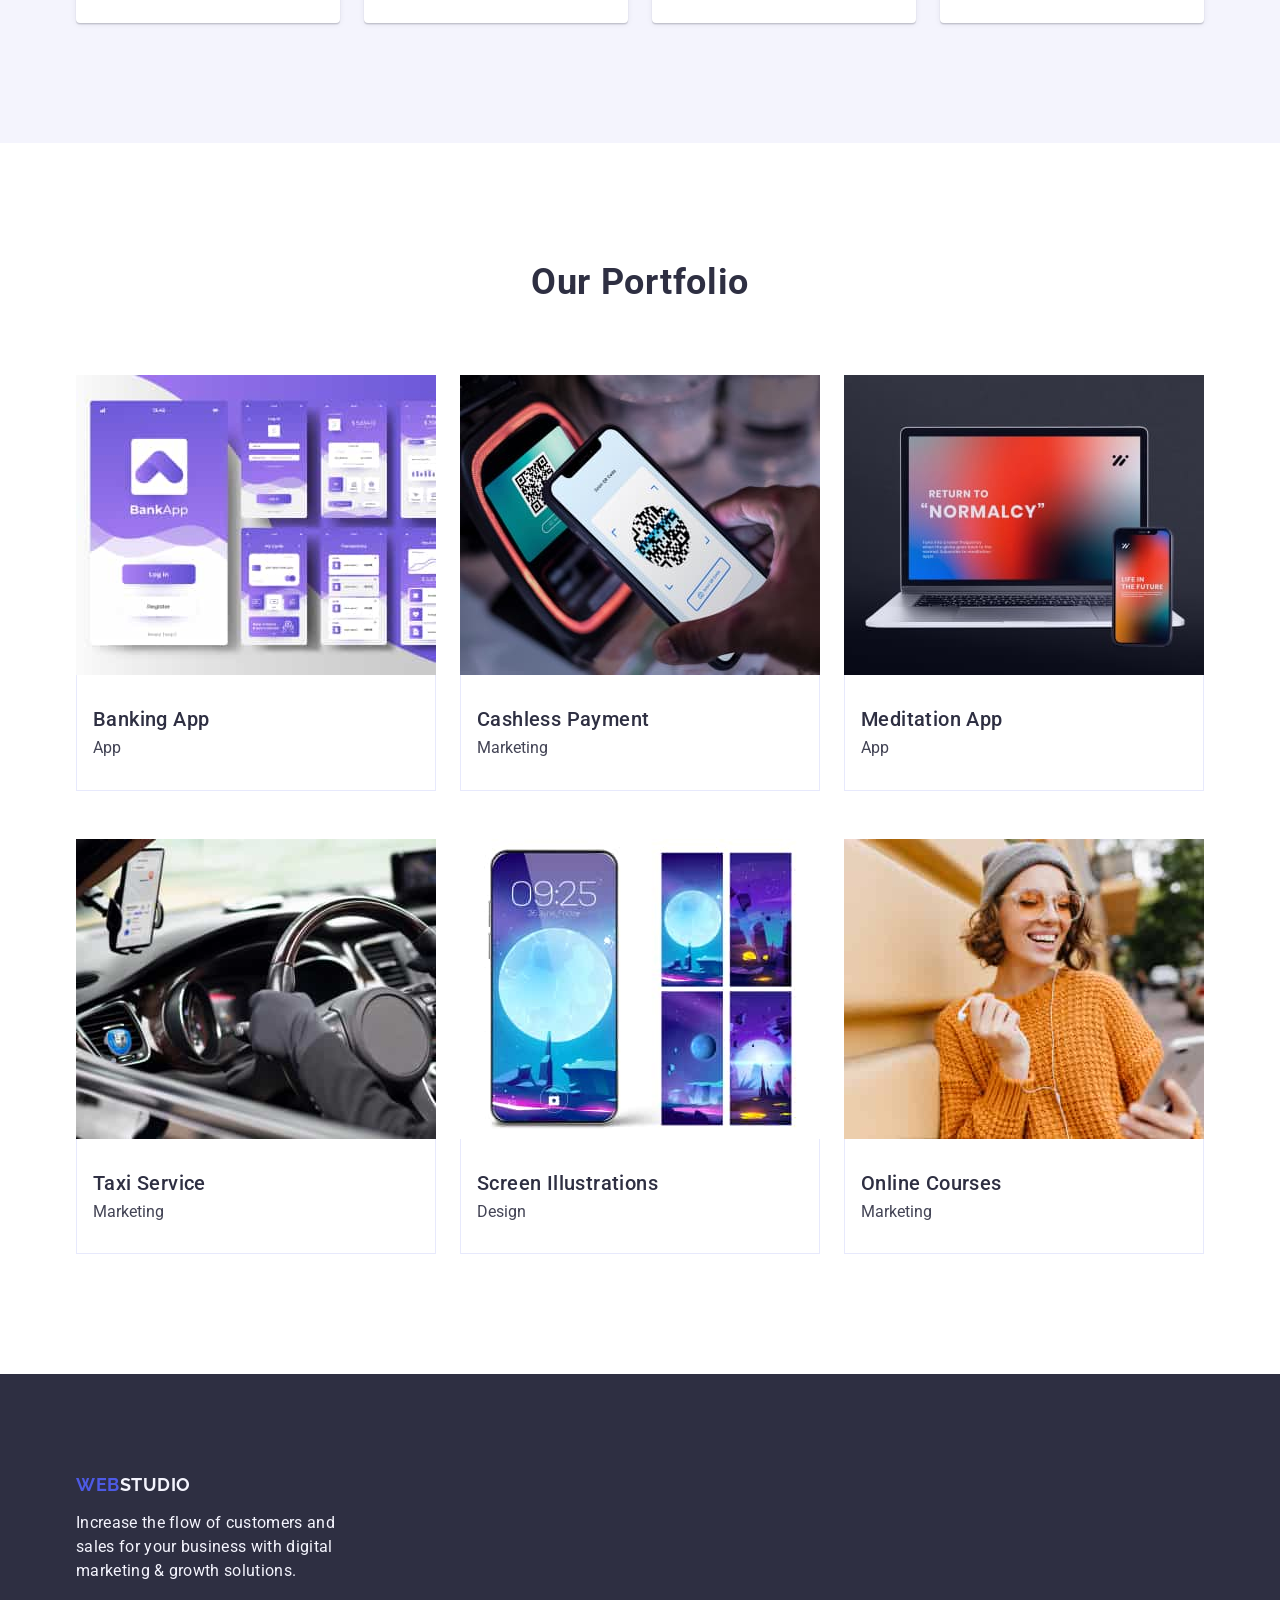
==== commit 46f6bfdf: "correct" ====
--- a/index.html
+++ b/index.html
@@ -199,7 +199,7 @@
     </main>
     <footer class="footer">
       <div class="container">
-        <a class="logo" href="./index.html"
+        <a class="logo logo-second" href="./index.html"
           >Web<span class="logo-bright">Studio</span></a
         >
         <p class="footer-text">
--- a/css/styles.css
+++ b/css/styles.css
@@ -75,6 +75,10 @@
   display: flex;
   margin-right: 76px;
 }
+.logo-second {
+  display: inline-block;
+  margin-bottom: 16px;
+}
 .logo-dark {
   color: var(--navy-blue);
 }
@@ -165,9 +169,6 @@
 .main-button:focus {
   background-color: var(--ocean);
 }
-.main-button:focus {
-  color: var(--ocean);
-}
 section {
   padding-top: 120px;
   padding-bottom: 120px;
@@ -231,7 +232,6 @@
   font-size: 20px;
   line-height: 1.2;
   letter-spacing: 0.02em;
-  text-align: center;
   color: var(--navy-blue);
   margin-bottom: 8px;
 }
@@ -240,12 +240,12 @@
   flex-wrap: wrap;
   column-gap: 24px;
   row-gap: 48px;
-}
+  }
 .portfolio-card {
   border: 1px solid var(--cornflower);
   border-top: none;
   padding: 32px 16px;
-}
+  }
 .footer {
   background: var(--navy-blue);
   color: var(--cloud);
